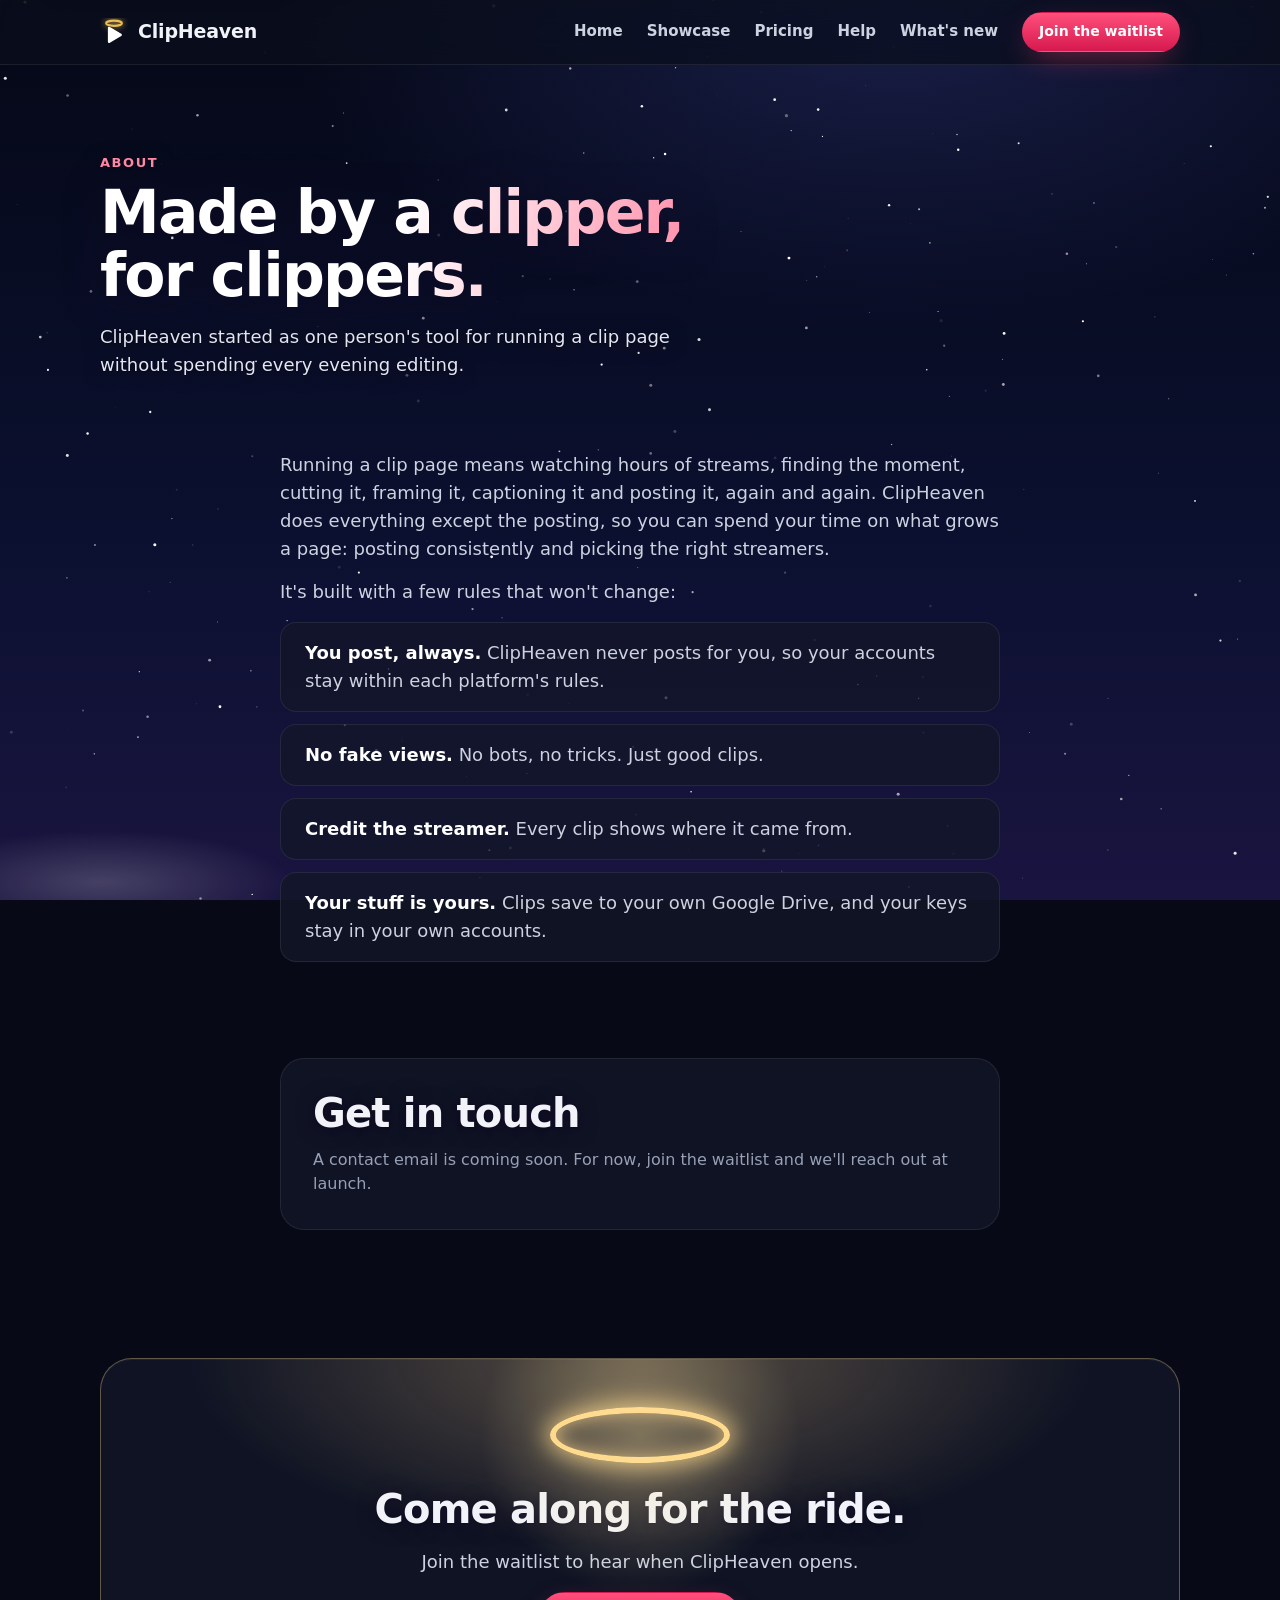
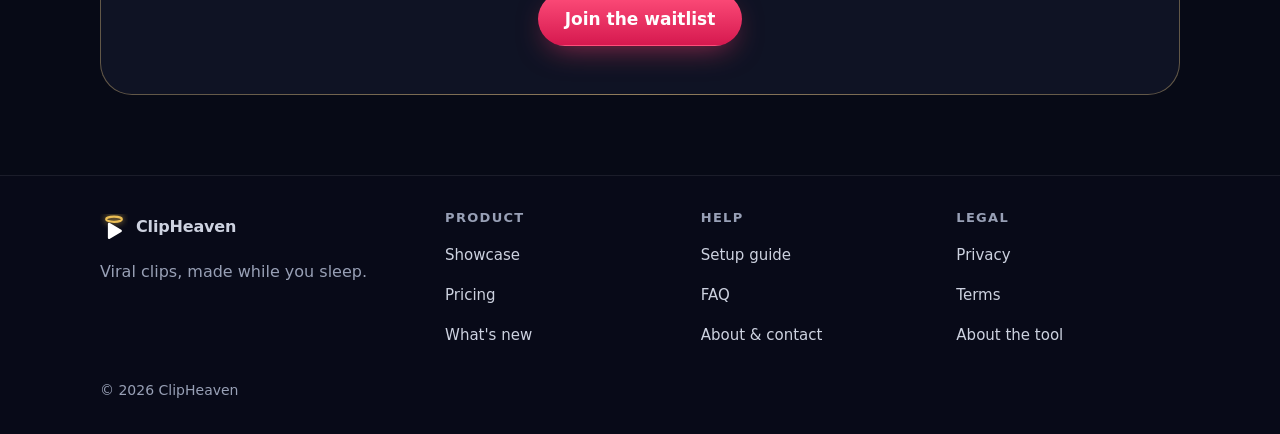
==== about.html @ 569665a6 "Six-page site: Showcase, Pricing, Help, What's new, About; phone menu, live ticker, tilt, card light" ====
<!doctype html>
<html lang="en">
<head>
<meta charset="utf-8">
<meta name="viewport" content="width=device-width, initial-scale=1, viewport-fit=cover">
<title>About & contact · ClipHeaven</title>
<meta name="description" content="Why ClipHeaven exists, the rules it follows, and how to get in touch.">
<meta name="theme-color" content="#070A16">
<meta property="og:title" content="About & contact · ClipHeaven">
<meta property="og:description" content="Why ClipHeaven exists, the rules it follows, and how to get in touch.">
<meta property="og:image" content="https://highligh7heaven.github.io/img/app-home.jpg">
<meta property="og:type" content="website">
<link rel="stylesheet" href="/site.css">
</head>
<body>
<div class="heaven" aria-hidden="true">
  <div class="sky sky-night"></div>
  <div class="sky sky-dusk" id="sky-dusk"></div>
  <div class="sky sky-dawn" id="sky-dawn"></div>
  <canvas id="stars"></canvas>
  <div class="rays" id="rays"><i></i><i></i><i></i><i></i><i></i><i></i><i></i></div>
  <div class="clouds far" id="clouds-far"></div>
  <div class="clouds mid" id="clouds-mid"></div>
  <div class="clouds near" id="clouds-near"></div>
  <canvas id="motes"></canvas>
</div>
<div class="progress" id="progress" aria-hidden="true"></div>
<header class="nav">
  <div class="nav-in">
    <a class="brand" href="/" aria-label="ClipHeaven home"><svg class="logo" viewBox="0 0 32 32" aria-hidden="true"><ellipse cx="16" cy="6" rx="9" ry="3" fill="none" stroke="#EBBE55" stroke-width="2.4"/><path d="M9 11.5v15.5c0 1.2 1.3 1.9 2.3 1.3l13-7.8c1-.6 1-2 0-2.6l-13-7.7c-1-.6-2.3.1-2.3 1.3z" fill="currentColor"/></svg>ClipHeaven</a>
    <nav class="links" aria-label="Pages"><a href="/">Home</a><a href="/showcase.html">Showcase</a><a href="/pricing.html">Pricing</a><a href="/help.html">Help</a><a href="/updates.html">What's new</a></nav>
    <a class="btn btn-primary btn-sm js-waitlist nav-cta" href="/#waitlist">Join the waitlist</a>
    <button class="menu-btn" id="menu-btn" aria-label="Open menu" aria-expanded="false" aria-controls="menu"><span></span><span></span><span></span></button>
  </div>
  <div class="menu" id="menu" hidden>
    <nav aria-label="Menu"><a href="/">Home</a><a href="/showcase.html">Showcase</a><a href="/pricing.html">Pricing</a><a href="/help.html">Help</a><a href="/updates.html">What's new</a></nav>
    <a class="btn btn-primary btn-lg js-waitlist" href="/#waitlist">Join the waitlist</a>
  </div>
</header>
<main>
  <section class="page-hero">
    <div class="wrap">
      <p class="kicker">About</p>
      <h1>Made by a clipper, for clippers.</h1>
      <p class="lede">ClipHeaven started as one person's tool for running a clip page without spending every evening editing.</p>
    </div>
  </section>

  <section class="section tight">
    <div class="wrap narrow prose">
      <p>Running a clip page means watching hours of streams, finding the moment, cutting it, framing it, captioning it and posting it, again and again. ClipHeaven does everything except the posting, so you can spend your time on what grows a page: posting consistently and picking the right streamers.</p>
      <p>It's built with a few rules that won't change:</p>
      <ul class="rules">
        <li><b>You post, always.</b> ClipHeaven never posts for you, so your accounts stay within each platform's rules.</li>
        <li><b>No fake views.</b> No bots, no tricks. Just good clips.</li>
        <li><b>Credit the streamer.</b> Every clip shows where it came from.</li>
        <li><b>Your stuff is yours.</b> Clips save to your own Google Drive, and your keys stay in your own accounts.</li>
      </ul>
    </div>
  </section>

  <section class="section tight" id="contact">
    <div class="wrap narrow">
      <div class="contact-card spot">
        <h2>Get in touch</h2>
        <p class="muted" id="contact-none">A contact email is coming soon. For now, join the waitlist and we'll reach out at launch.</p>
        <p id="contact-has" hidden><a class="btn btn-ghost btn-lg" id="contact-link" href="#">Email us</a></p>
      </div>
    </div>
  </section>
  <section class="section">
    <div class="wrap">
      <div class="final">
        <div class="halo-big" aria-hidden="true"><i></i></div>
        <h2>Come along for the ride.</h2>
        <p>Join the waitlist to hear when ClipHeaven opens.</p>
        <a class="btn btn-primary btn-lg js-waitlist" href="/#waitlist">Join the waitlist</a>
      </div>
    </div>
  </section>

</main>
<footer class="foot">
  <div class="wrap">
    <div class="foot-grid">
      <div class="foot-brand"><a class="brand small" href="/"><svg class="logo" viewBox="0 0 32 32" aria-hidden="true"><ellipse cx="16" cy="6" rx="9" ry="3" fill="none" stroke="#EBBE55" stroke-width="2.4"/><path d="M9 11.5v15.5c0 1.2 1.3 1.9 2.3 1.3l13-7.8c1-.6 1-2 0-2.6l-13-7.7c-1-.6-2.3.1-2.3 1.3z" fill="currentColor"/></svg>ClipHeaven</a><p class="muted">Viral clips, made while you sleep.</p></div>
      <div><h4>Product</h4><a href="/showcase.html">Showcase</a><a href="/pricing.html">Pricing</a><a href="/updates.html">What's new</a></div>
      <div><h4>Help</h4><a href="/help.html">Setup guide</a><a href="/#faq">FAQ</a><a href="/about.html">About &amp; contact</a></div>
      <div><h4>Legal</h4><a href="/privacy.html">Privacy</a><a href="/terms.html">Terms</a><a href="/tool.html">About the tool</a></div>
    </div>
    <p class="muted copy">© <span id="year">2026</span> ClipHeaven</p>
  </div>
</footer>
<div class="toast" id="toast" role="status" aria-live="polite" hidden></div>
<script src="/site.js"></script>
</body>
</html>
---- site.css ----
/* ClipHeaven website. Same look as the app: deep navy, cherry pink, a touch of gold.
   Every raw value lives here as a token. */
:root {
  --bg: #070A16; --bg-2: #0E1220; --panel: rgba(18,23,40,.78); --panel-solid: #151A2B; --card: #1B2133; --line: rgba(255,255,255,.08);
  --ink: #F1F3F8; --ink-2: #CDD2E0; --muted: #98A0B6;
  --cherry: #FF3D6E; --cherry-2: #FF4F7B; --cherry-solid: #D6194F; --cherry-soft: #FF8AA6; --gold: #EBBE55; --sky: #94AFFF;
  --font: -apple-system, BlinkMacSystemFont, "SF Pro Display", "Segoe UI", Inter, system-ui, sans-serif;
  --fs-sm: 14px; --fs-md: 16px; --fs-lg: 20px; --fs-xl: clamp(28px, 4vw, 40px); --fs-hero: clamp(38px, 6.4vw, 68px);
  --sp-2: 8px; --sp-3: 12px; --sp-4: 16px; --sp-5: 24px; --sp-6: 32px; --sp-7: 48px; --sp-8: 80px;
  --r-md: 12px; --r-lg: 16px; --r-xl: 24px; --r-pill: 999px;
  --dur: 220ms; --ease: cubic-bezier(.2,.8,.2,1); --spring: cubic-bezier(.34,1.56,.64,1);
  color-scheme: dark;
}
* { box-sizing: border-box; }
html { scroll-behavior: smooth; scroll-padding-top: 80px; }
body { margin: 0; background: var(--bg); color: var(--ink); font: var(--fs-md)/1.55 var(--font); -webkit-font-smoothing: antialiased; overflow-x: hidden; }
img { max-width: 100%; height: auto; display: block; }
[hidden] { display: none !important; }
a { color: inherit; }
.wrap { max-width: 1120px; margin: 0 auto; padding-left: max(20px, env(safe-area-inset-left)); padding-right: max(20px, env(safe-area-inset-right)); }
.wrap.narrow { max-width: 760px; }
.muted { color: var(--muted); }

/* buttons */
.btn { display: inline-flex; align-items: center; justify-content: center; gap: 8px; min-height: 48px; padding: 0 22px; border-radius: var(--r-pill);
  font-weight: 700; text-decoration: none; border: 1px solid transparent; cursor: pointer; transition: transform var(--dur) var(--spring), background var(--dur), box-shadow var(--dur); }
.btn:active { transform: scale(.97); }
.btn-primary { background: linear-gradient(180deg, var(--cherry-2), var(--cherry-solid)); color: #fff; box-shadow: 0 10px 30px -10px rgba(255,61,110,.6); }
.btn-primary:hover { box-shadow: 0 14px 36px -10px rgba(255,61,110,.75); }
.btn-ghost { background: var(--card); border-color: var(--line); color: var(--ink); }
.btn-ghost:hover { background: #222a40; }
.btn-sm { min-height: 40px; padding: 0 16px; font-size: var(--fs-sm); }
.btn-lg { min-height: 54px; padding: 0 26px; font-size: 17px; }
:focus-visible { outline: 3px solid var(--cherry-soft); outline-offset: 3px; border-radius: 8px; }

/* nav */
.nav { position: sticky; top: 0; z-index: 20; background: rgba(11,15,27,.78); backdrop-filter: blur(14px) saturate(1.4); -webkit-backdrop-filter: blur(14px) saturate(1.4);
  border-bottom: 1px solid var(--line); padding-top: env(safe-area-inset-top); }
.nav-in { max-width: 1120px; margin: 0 auto; height: 64px; display: flex; align-items: center; gap: var(--sp-5);
  padding-left: max(20px, env(safe-area-inset-left)); padding-right: max(20px, env(safe-area-inset-right)); }
.brand { display: inline-flex; align-items: center; gap: 10px; font-weight: 800; font-size: 19px; text-decoration: none; letter-spacing: -.01em; }
.brand.small { font-size: 16px; }
.logo { width: 28px; height: 28px; color: #fff; }
.links { display: flex; gap: var(--sp-5); margin-left: auto; }
.links a { text-decoration: none; color: var(--ink-2); font-size: 15px; font-weight: 600; }
.links a:hover { color: #fff; }
@media (max-width: 760px) { .links { display: none; } .nav .btn-sm { margin-left: auto; } }

/* hero */
.hero { position: relative; padding: var(--sp-8) 0 var(--sp-7); overflow: hidden; }
.hero::before { content: ""; position: absolute; inset: -20% -10% auto; height: 120%; pointer-events: none;
  background: radial-gradient(40% 40% at 75% 30%, rgba(255,61,110,.22), transparent 70%), radial-gradient(35% 35% at 15% 10%, rgba(148,175,255,.14), transparent 70%); }
.hero-in { position: relative; display: grid; grid-template-columns: minmax(0, 1.15fr) minmax(0, .85fr); gap: var(--sp-7); align-items: center; }
.eyebrow { display: inline-flex; align-items: center; gap: 8px; margin: 0 0 var(--sp-4); padding: 6px 12px; border-radius: var(--r-pill); background: rgba(255,255,255,.06);
  border: 1px solid var(--line); font-size: 13px; font-weight: 700; color: var(--ink-2); }
.dot { width: 8px; height: 8px; border-radius: 50%; background: var(--cherry); box-shadow: 0 0 0 0 rgba(255,61,110,.6); animation: pulse 2s infinite; }
@keyframes pulse { 0% { box-shadow: 0 0 0 0 rgba(255,61,110,.55); } 70% { box-shadow: 0 0 0 10px rgba(255,61,110,0); } 100% { box-shadow: 0 0 0 0 rgba(255,61,110,0); } }
.headline { font-size: var(--fs-hero); line-height: 1.04; letter-spacing: -.03em; margin: 0 0 var(--sp-4); min-height: 2.1em; text-wrap: balance; }
.rotator { display: inline-block; background: linear-gradient(100deg, #fff 30%, var(--cherry-soft) 70%, var(--gold)); -webkit-background-clip: text; background-clip: text; color: transparent;
  transition: opacity 300ms var(--ease), transform 300ms var(--ease); }
.rotator.out { opacity: 0; transform: translateY(14px); }
.sub { font-size: clamp(17px, 1.6vw, 19px); color: var(--ink-2); max-width: 56ch; margin: 0 0 var(--sp-5); }
.sub b { color: #fff; }
.cta { display: flex; gap: var(--sp-3); flex-wrap: wrap; }
.trust { display: flex; gap: var(--sp-6); list-style: none; padding: 0; margin: var(--sp-6) 0 0; color: var(--muted); font-size: 15px; flex-wrap: wrap; }
.trust b { display: block; color: #fff; font-size: 22px; letter-spacing: -.01em; }
.hero-phone { position: relative; justify-self: center; width: min(320px, 78vw); }
.glow { position: absolute; inset: 10% -20% -5%; background: radial-gradient(closest-side, rgba(255,61,110,.35), transparent); filter: blur(20px); }
.phone { position: relative; margin: 0; border-radius: 44px; padding: 10px; background: linear-gradient(160deg, #2a3150, #12162a); box-shadow: 0 40px 80px -30px rgba(0,0,0,.9), inset 0 1px 0 rgba(255,255,255,.12); }
.phone img { border-radius: 34px; width: 100%; }
.phone.sm { border-radius: 36px; padding: 8px; }
.phone.sm img { border-radius: 28px; }
.float { position: absolute; display: inline-flex; align-items: center; gap: 8px; padding: 10px 14px; border-radius: var(--r-pill); background: rgba(27,33,51,.9);
  backdrop-filter: blur(10px); -webkit-backdrop-filter: blur(10px); border: 1px solid var(--line); font-weight: 700; font-size: 14px; box-shadow: 0 16px 30px -14px rgba(0,0,0,.8);
  animation: bob 5s ease-in-out infinite; }
.f1 { left: -14%; top: 24%; }
.f2 { right: -12%; bottom: 18%; animation-delay: -2.5s; color: #7FE8B0; }
.ring { display: grid; place-items: center; width: 26px; height: 26px; border-radius: 50%; border: 3px solid var(--cherry); font-size: 12px; }
@keyframes bob { 50% { transform: translateY(-8px); } }
@media (max-width: 900px) { .hero-in { grid-template-columns: 1fr; } .hero { padding-top: var(--sp-7); } .f1 { left: -6%; } .f2 { right: -6%; } }

/* sections */
.section { padding: var(--sp-8) 0; }
.kicker { margin: 0 0 var(--sp-2); color: var(--cherry-soft); font-weight: 800; font-size: 13px; letter-spacing: .12em; text-transform: uppercase; }
h2 { font-size: var(--fs-xl); line-height: 1.12; letter-spacing: -.02em; margin: 0 0 var(--sp-5); max-width: 22ch; text-wrap: balance; }
.lede { color: var(--ink-2); font-size: 18px; margin: calc(var(--sp-5) * -.5) 0 var(--sp-6); max-width: 56ch; }
h3 { margin: 0 0 6px; font-size: var(--fs-lg); letter-spacing: -.01em; }
p { margin: 0; }

.steps { list-style: none; padding: 0; margin: 0; display: grid; grid-template-columns: repeat(3, minmax(0, 1fr)); gap: var(--sp-4); counter-reset: s; }
.step { background: var(--panel); border: 1px solid var(--line); border-radius: var(--r-xl); padding: var(--sp-5); }
.step p { color: var(--muted); }
.step-n { display: grid; place-items: center; width: 40px; height: 40px; border-radius: 50%; background: linear-gradient(180deg, var(--cherry-2), var(--cherry-solid)); font-weight: 800; margin-bottom: var(--sp-4); }
@media (max-width: 820px) { .steps { grid-template-columns: 1fr; } }

.showcase { background: none; }
.shots { display: grid; grid-template-columns: repeat(3, minmax(0, 1fr)); gap: var(--sp-6); align-items: start; }
.shots figure { margin: 0; display: flex; flex-direction: column; gap: var(--sp-3); align-items: center; }
.shots figure:nth-child(2) { transform: translateY(-24px); }
.shots .phone { width: min(280px, 100%); }
figcaption { color: var(--ink-2); font-weight: 700; font-size: 15px; }
@media (max-width: 820px) {
  .shots { grid-template-columns: none; grid-auto-flow: column; grid-auto-columns: 70%; overflow-x: auto; scroll-snap-type: x mandatory; padding-bottom: var(--sp-3);
    margin-right: calc(-1 * max(20px, env(safe-area-inset-right))); }
  .shots figure { scroll-snap-align: center; }
  .shots figure:nth-child(2) { transform: none; }
}

.grid { display: grid; grid-template-columns: repeat(4, minmax(0, 1fr)); gap: var(--sp-4); }
.feat { background: var(--panel); border: 1px solid var(--line); border-radius: var(--r-xl); padding: var(--sp-5); transition: transform var(--dur) var(--ease), border-color var(--dur); }
.feat:hover { transform: translateY(-3px); border-color: rgba(255,79,123,.35); }
.feat p { color: var(--muted); font-size: 15px; }
.ico { display: grid; place-items: center; width: 44px; height: 44px; border-radius: 14px; background: rgba(255,255,255,.06); font-size: 22px; margin-bottom: var(--sp-4); }
@media (max-width: 980px) { .grid { grid-template-columns: repeat(2, minmax(0, 1fr)); } }
@media (max-width: 520px) { .grid { grid-template-columns: 1fr; } }

.plans { display: grid; grid-template-columns: repeat(2, minmax(0, 1fr)); gap: var(--sp-4); max-width: 820px; }
.plan { position: relative; background: var(--panel); border: 1px solid var(--line); border-radius: var(--r-xl); padding: var(--sp-6) var(--sp-5); display: flex; flex-direction: column; gap: var(--sp-4); }
.plan.best { border-color: rgba(255,79,123,.5); background: linear-gradient(180deg, rgba(255,61,110,.10), var(--panel) 60%); }
.badge { position: absolute; top: -12px; left: var(--sp-5); background: var(--gold); color: #1A1405; font-weight: 800; font-size: 12px; padding: 4px 10px; border-radius: var(--r-pill); }
.price { display: flex; align-items: baseline; gap: 8px; }
.price b { font-size: 44px; letter-spacing: -.02em; }
.price span { color: var(--muted); }
.plan ul { list-style: none; padding: 0; margin: 0; display: flex; flex-direction: column; gap: 10px; color: var(--ink-2); }
.plan li::before { content: "✓"; color: #7FE8B0; font-weight: 800; margin-right: 10px; }
.plan .btn { margin-top: auto; }
.fine { color: var(--muted); font-size: 14px; margin-top: var(--sp-4); max-width: 820px; }
@media (max-width: 700px) { .plans { grid-template-columns: 1fr; } }

.faq { display: flex; flex-direction: column; gap: var(--sp-2); }
.faq details { background: var(--panel); border: 1px solid var(--line); border-radius: var(--r-lg); }
.faq summary { cursor: pointer; list-style: none; padding: 18px 52px 18px 20px; font-weight: 700; font-size: 17px; position: relative; min-height: 48px; }
.faq summary::-webkit-details-marker { display: none; }
.faq summary::after { content: "+"; position: absolute; right: 20px; top: 50%; transform: translateY(-50%); font-size: 24px; color: var(--muted); transition: transform var(--dur) var(--ease); }
.faq details[open] summary::after { transform: translateY(-50%) rotate(45deg); }
.faq details p { padding: 0 20px 18px; color: var(--ink-2); }

.final { text-align: center; border-radius: 32px; padding: var(--sp-7) var(--sp-5); border: 1px solid rgba(255,79,123,.3);
  background: radial-gradient(60% 80% at 50% 0%, rgba(255,61,110,.25), transparent 70%), var(--panel); display: flex; flex-direction: column; align-items: center; gap: var(--sp-4); }
.final h2 { margin: 0 auto; }
.final p { color: var(--ink-2); font-size: 18px; }
.soon { font-size: 15px !important; color: var(--gold) !important; }

.foot { border-top: 1px solid var(--line); padding: var(--sp-6) 0 calc(var(--sp-6) + env(safe-area-inset-bottom)); }
.foot a { color: var(--ink-2); text-decoration: none; font-size: 15px; min-height: 40px; display: inline-flex; align-items: center; gap: 8px; }
.foot a:hover { color: #fff; }

/* things fade up as you scroll to them (only once the script is running, so the page is complete without it) */
.js .reveal { opacity: 0; transform: translateY(18px); transition: opacity 600ms var(--ease), transform 600ms var(--ease); }
.js .reveal.in { opacity: 1; transform: none; }

@media (prefers-reduced-motion: reduce) {
  html { scroll-behavior: auto; }
  .dot, .float { animation: none; }
  .rotator, .js .reveal, .feat, .btn { transition: none; }
  .js .reveal { opacity: 1; transform: none; }
}

/* =====================================================================
   Heaven: the sky rises as you scroll. Night with stars → dusk with clouds
   → dawn gold with light beams. Only transform and opacity animate.
   ===================================================================== */
.nav, main, .foot { position: relative; z-index: 1; }
.heaven { position: fixed; inset: 0; z-index: 0; overflow: hidden; pointer-events: none; contain: strict; }
.sky { position: absolute; inset: 0; }
.sky-night { background: radial-gradient(80% 60% at 70% 0%, #1A1F4A 0%, transparent 60%), linear-gradient(180deg, #050816 0%, #0B1030 60%, #1A1440 100%); }
.sky-dusk { opacity: 0; background: radial-gradient(90% 60% at 50% 100%, rgba(255,110,150,.55), transparent 70%), linear-gradient(180deg, #1B1248 0%, #4A1F6B 45%, #B5407A 85%, #F08A6E 100%); }
.sky-dawn { opacity: 0; background: radial-gradient(70% 50% at 50% 0%, rgba(255,246,214,.95), transparent 70%), linear-gradient(180deg, #F7D9A4 0%, #F2A97E 35%, #B0607E 75%, #3A2558 100%); }
#stars, #motes { position: absolute; inset: 0; width: 100%; height: 100%; }
.rays { position: absolute; left: 50%; top: -30vh; width: 160vmax; height: 160vmax; margin-left: -80vmax; opacity: 0; transform-origin: 50% 0; }
.rays i { position: absolute; left: 50%; top: 0; width: 7vmax; height: 100%; margin-left: -3.5vmax; transform-origin: 50% 0;
  background: linear-gradient(180deg, rgba(255,244,210,.55), rgba(255,244,210,0) 70%); filter: blur(10px); border-radius: 50%; }
.rays i:nth-child(1) { transform: rotate(-36deg); } .rays i:nth-child(2) { transform: rotate(-24deg); width: 4vmax; }
.rays i:nth-child(3) { transform: rotate(-12deg); } .rays i:nth-child(4) { transform: rotate(0deg); width: 9vmax; }
.rays i:nth-child(5) { transform: rotate(12deg); } .rays i:nth-child(6) { transform: rotate(24deg); width: 4vmax; } .rays i:nth-child(7) { transform: rotate(36deg); }
.rays { animation: sway 18s ease-in-out infinite alternate; }
@keyframes sway { from { rotate: -4deg; } to { rotate: 4deg; } }
.clouds { position: absolute; left: -10%; right: -10%; height: 140vh; top: 0; will-change: transform; }
.clouds::before, .clouds::after { content: ""; position: absolute; inset: 0; background-repeat: no-repeat; }
.clouds.far { opacity: .35; }
.clouds.far::before { background:
  radial-gradient(18% 6% at 15% 70%, rgba(255,255,255,.55), transparent 70%), radial-gradient(22% 7% at 70% 85%, rgba(255,255,255,.5), transparent 70%),
  radial-gradient(14% 5% at 45% 110%, rgba(255,255,255,.45), transparent 70%); animation: drift 90s linear infinite alternate; }
.clouds.mid { opacity: .55; }
.clouds.mid::before { background:
  radial-gradient(26% 9% at 10% 95%, rgba(255,255,255,.75), transparent 70%), radial-gradient(20% 8% at 22% 92%, rgba(255,255,255,.6), transparent 70%),
  radial-gradient(28% 10% at 80% 120%, rgba(255,255,255,.7), transparent 70%), radial-gradient(18% 7% at 92% 116%, rgba(255,255,255,.6), transparent 70%); animation: drift 60s linear infinite alternate-reverse; }
.clouds.near { opacity: .8; }
.clouds.near::before { background:
  radial-gradient(34% 12% at 5% 150%, rgba(255,255,255,.9), transparent 70%), radial-gradient(30% 11% at 30% 160%, rgba(255,255,255,.85), transparent 70%),
  radial-gradient(36% 12% at 70% 150%, rgba(255,255,255,.9), transparent 70%), radial-gradient(28% 10% at 98% 158%, rgba(255,255,255,.85), transparent 70%);
  animation: drift 45s linear infinite alternate; }
@keyframes drift { from { transform: translateX(-3%); } to { transform: translateX(3%); } }

/* the cards become dark glass so the sky glows through them */
.step, .feat, .plan, .faq details, .final, .eyebrow { box-shadow: inset 0 1px 0 rgba(255,255,255,.06); }

/* the gates: a huge glowing halo above the last call to action */
.final { position: relative; overflow: hidden; background: radial-gradient(60% 80% at 50% 0%, rgba(255,214,140,.30), transparent 70%), rgba(18,23,40,.82); border-color: rgba(255,214,140,.35); }
.halo-big { position: relative; width: 180px; height: 56px; margin: 0 auto var(--sp-2); }
.halo-big::before { content: ""; position: absolute; inset: 0; border-radius: 50%; border: 6px solid #FFD98A;
  box-shadow: 0 0 24px 4px rgba(255,217,138,.8), inset 0 0 18px rgba(255,217,138,.7); animation: halo 4s ease-in-out infinite; }
.halo-big i { position: absolute; left: 50%; top: 50%; width: 320px; height: 320px; margin: -160px 0 0 -160px; border-radius: 50%;
  background: radial-gradient(closest-side, rgba(255,226,160,.35), transparent); animation: glow 4s ease-in-out infinite; }
@keyframes halo { 50% { transform: translateY(-6px); box-shadow: 0 0 40px 10px rgba(255,217,138,.95), inset 0 0 22px rgba(255,217,138,.9); } }
@keyframes glow { 50% { transform: scale(1.15); opacity: .7; } }
.logo ellipse { filter: drop-shadow(0 0 4px rgba(235,190,85,.9)); }

@media (prefers-reduced-motion: reduce) {
  .rays, .clouds::before, .halo-big::before, .halo-big i { animation: none; }
}

/* readable over the bright dawn: a soft dark glow behind text that sits on the sky, and a glass footer */
h1, h2, .kicker, .lede, .fine, figcaption, .sub, .trust { text-shadow: 0 2px 18px rgba(16, 8, 36, .55), 0 1px 2px rgba(16, 8, 36, .5); }
.lede, .fine, .trust { color: #E4E6F0; }
.foot { background: rgba(10, 12, 26, .72); }

/* =====================================================================
   More pages + more life
   ===================================================================== */
.links a[aria-current="page"] { color: #fff; position: relative; }
.links a[aria-current="page"]::after { content: ""; position: absolute; left: 0; right: 0; bottom: -8px; height: 2px; border-radius: 2px; background: linear-gradient(90deg, var(--cherry), var(--gold)); }
.links a { position: relative; transition: color var(--dur); }
.more { color: var(--cherry-soft); font-weight: 700; text-decoration: none; white-space: nowrap; }
.more:hover { text-decoration: underline; }
.center { text-align: center; margin-left: auto; margin-right: auto; }

/* menu button + sheet on phones */
.menu-btn { display: none; width: 44px; height: 44px; border-radius: 12px; border: 1px solid var(--line); background: rgba(255,255,255,.05); cursor: pointer;
  flex-direction: column; align-items: center; justify-content: center; gap: 5px; }
.menu-btn span { display: block; width: 18px; height: 2px; border-radius: 2px; background: #fff; transition: transform var(--dur) var(--ease), opacity var(--dur); }
.menu-btn[aria-expanded="true"] span:nth-child(1) { transform: translateY(7px) rotate(45deg); }
.menu-btn[aria-expanded="true"] span:nth-child(2) { opacity: 0; }
.menu-btn[aria-expanded="true"] span:nth-child(3) { transform: translateY(-7px) rotate(-45deg); }
.menu { border-top: 1px solid var(--line); padding: var(--sp-3) max(20px, env(safe-area-inset-right)) var(--sp-5) max(20px, env(safe-area-inset-left)); display: flex; flex-direction: column; gap: var(--sp-4);
  animation: menuIn 260ms var(--ease); }
.menu nav { display: flex; flex-direction: column; }
.menu nav a { min-height: 52px; display: flex; align-items: center; font-size: 20px; font-weight: 700; text-decoration: none; border-bottom: 1px solid var(--line); }
.menu nav a[aria-current="page"] { color: var(--cherry-soft); }
@keyframes menuIn { from { opacity: 0; transform: translateY(-8px); } }
@media (max-width: 760px) { .menu-btn { display: flex; } .nav .nav-cta { margin-left: auto; } }
@media (max-width: 420px) { .nav .nav-cta { display: none; } .menu-btn { margin-left: auto; } }
@media (min-width: 761px) { .menu { display: none !important; } }

/* reading progress line under the menu */
.progress { position: fixed; top: 0; left: 0; right: 0; height: 3px; z-index: 30; transform-origin: 0 50%; transform: scaleX(0);
  background: linear-gradient(90deg, var(--cherry), var(--gold)); box-shadow: 0 0 12px rgba(255,61,110,.6); }

/* clips arriving, sliding past */
.ticker { position: relative; z-index: 1; overflow: hidden; border-block: 1px solid var(--line); background: rgba(10,12,26,.55); padding: 14px 0;
  mask-image: linear-gradient(90deg, transparent, #000 10%, #000 90%, transparent); -webkit-mask-image: linear-gradient(90deg, transparent, #000 10%, #000 90%, transparent); }
.ticker-track { display: flex; gap: 40px; width: max-content; animation: tick 40s linear infinite; font-weight: 600; color: var(--ink-2); white-space: nowrap; }
.ticker-track b { color: var(--gold); }
.ticker:hover .ticker-track { animation-play-state: paused; }
@keyframes tick { to { transform: translateX(-50%); } }

/* things lean toward your finger or mouse */
.tilt { transition: transform 300ms var(--ease); will-change: transform; }
/* a soft light follows your pointer across cards */
.spot { position: relative; overflow: hidden; }
.spot::before { content: ""; position: absolute; inset: 0; border-radius: inherit; pointer-events: none; opacity: 0; transition: opacity var(--dur);
  background: radial-gradient(260px circle at var(--mx, 50%) var(--my, 50%), rgba(255,217,138,.14), transparent 60%); }
.spot:hover::before { opacity: 1; }
.btn-primary { position: relative; overflow: hidden; }
.btn-primary::after { content: ""; position: absolute; top: 0; bottom: 0; width: 40%; left: -60%; transform: skewX(-20deg);
  background: linear-gradient(90deg, transparent, rgba(255,255,255,.35), transparent); animation: shine 4.5s ease-in-out infinite; }
@keyframes shine { 0%, 70% { left: -60%; } 100% { left: 130%; } }

/* page tops */
.page-hero { position: relative; padding: calc(var(--sp-8) + 8px) 0 var(--sp-5); }
.page-hero h1 { font-size: clamp(36px, 5.6vw, 60px); line-height: 1.05; letter-spacing: -.03em; margin: 0 0 var(--sp-4); max-width: 18ch; text-wrap: balance;
  background: linear-gradient(100deg, #fff 40%, var(--cherry-soft) 80%, var(--gold)); -webkit-background-clip: text; background-clip: text; color: transparent; }
.page-hero .lede { margin: 0; }
.section.tight { padding: var(--sp-7) 0; }

/* showcase: before → after */
.split-demo { display: grid; grid-template-columns: minmax(0, 1.4fr) auto minmax(0, 1fr); gap: var(--sp-5); align-items: center; }
.split-demo > div { display: flex; flex-direction: column; gap: var(--sp-3); }
.split-demo p { color: var(--ink-2); }
.tag { align-self: flex-start; font-size: 12px; font-weight: 800; letter-spacing: .06em; text-transform: uppercase; padding: 5px 10px; border-radius: 99px; background: rgba(255,255,255,.08); }
.tag.good { background: rgba(91,227,155,.16); color: #7FE8B0; }
.arrow { font-size: 40px; color: var(--gold); text-shadow: 0 0 20px rgba(235,190,85,.6); }
.frame16, .frame9 { position: relative; border-radius: var(--r-lg); overflow: hidden; border: 1px solid var(--line); box-shadow: 0 30px 60px -30px rgba(0,0,0,.9); }
.frame16 { aspect-ratio: 16 / 9; }
.frame9 { aspect-ratio: 9 / 16; width: min(260px, 100%); margin: 0 auto; }
.game-art, .game-bottom { position: absolute; background: radial-gradient(30% 40% at 30% 70%, #FF4F7B 0, transparent 70%), radial-gradient(25% 35% at 75% 40%, #94AFFF 0, transparent 70%),
  radial-gradient(20% 30% at 60% 85%, #EBBE55 0, transparent 70%), linear-gradient(160deg, #2A1B5E, #12162a); }
.game-art { inset: 0; }
.cam-art { position: absolute; left: 3%; bottom: 5%; width: 24%; aspect-ratio: 4 / 3; border-radius: 8px; border: 2px solid rgba(255,255,255,.4);
  background: radial-gradient(28% 34% at 50% 40%, #c79a7a 0 60%, transparent 62%), radial-gradient(45% 30% at 50% 100%, #2a2a33 0 98%, transparent 100%), linear-gradient(180deg, #3a2f45, #1b1726); }
.cam-top { position: absolute; left: 0; right: 0; top: 0; height: 50%;
  background: radial-gradient(22% 20% at 50% 40%, #c79a7a 0 60%, transparent 62%), radial-gradient(40% 24% at 50% 100%, #2a2a33 0 98%, transparent 100%), linear-gradient(180deg, #3a2f45, #1b1726); }
.line { position: absolute; left: 0; right: 0; top: calc(50% - 2px); height: 4px; background: #fff; z-index: 1; }
.game-bottom { left: 0; right: 0; bottom: 0; height: 50%; }
.quote { position: absolute; left: 8%; right: 8%; top: calc(50% + 14px); text-align: center; font-weight: 800; font-size: 15px; z-index: 2; text-shadow: 0 2px 6px rgba(0,0,0,.9); }
@media (max-width: 820px) { .split-demo { grid-template-columns: 1fr; } .arrow { transform: rotate(90deg); justify-self: center; } }

/* a day: timeline */
.timeline { list-style: none; padding: 0; margin: 0; position: relative; display: flex; flex-direction: column; gap: var(--sp-4); }
.timeline::before { content: ""; position: absolute; left: 39px; top: 8px; bottom: 8px; width: 2px; background: linear-gradient(180deg, var(--sky), var(--cherry), var(--gold)); opacity: .6; }
.timeline li { display: grid; grid-template-columns: 80px minmax(0, 1fr); gap: var(--sp-4); align-items: start; }
.timeline time { position: relative; z-index: 1; justify-self: center; background: var(--panel-solid); border: 1px solid var(--line); border-radius: 99px; padding: 6px 12px; font-weight: 800; font-variant-numeric: tabular-nums; }
.timeline li > div { background: var(--panel); border: 1px solid var(--line); border-radius: var(--r-lg); padding: var(--sp-4) var(--sp-5); }
.timeline p { color: var(--muted); }

/* pricing: comparison table */
.table-wrap { overflow-x: auto; border-radius: var(--r-xl); border: 1px solid var(--line); background: var(--panel); }
.compare { width: 100%; border-collapse: collapse; min-width: 560px; }
.compare th, .compare td { text-align: left; padding: 16px 20px; border-bottom: 1px solid var(--line); }
.compare thead th { font-size: 14px; color: var(--muted); text-transform: uppercase; letter-spacing: .06em; }
.compare tbody th { font-weight: 700; }
.compare td { color: var(--ink-2); }
.compare .us { color: #fff; background: rgba(255,61,110,.08); }
.compare thead .us { color: var(--cherry-soft); }
.compare tr:last-child th, .compare tr:last-child td { border-bottom: none; }

/* help */
.need { margin-bottom: var(--sp-6); }
.need h2 { margin-bottom: var(--sp-4); }
.chips { list-style: none; padding: 0; margin: 0; display: flex; flex-wrap: wrap; gap: var(--sp-2); }
.chips li { background: var(--panel); border: 1px solid var(--line); border-radius: 99px; padding: 10px 16px; font-weight: 600; }
.hsteps { list-style: none; padding: 0; margin: 0; display: grid; grid-template-columns: repeat(2, minmax(0, 1fr)); gap: var(--sp-4); }
.hstep { display: grid; grid-template-columns: auto minmax(0, 1fr); gap: var(--sp-4); background: var(--panel); border: 1px solid var(--line); border-radius: var(--r-xl); padding: var(--sp-5); }
.hstep .step-n { margin: 0; }
.hstep h3 small { font-size: 13px; font-weight: 700; color: var(--gold); margin-left: 6px; }
.hstep p { color: var(--muted); }
@media (max-width: 760px) { .hsteps { grid-template-columns: 1fr; } }

/* what's new */
.updates { list-style: none; padding: 0; margin: 0; display: flex; flex-direction: column; gap: var(--sp-3); }
.update { display: grid; grid-template-columns: 120px minmax(0, 1fr); gap: var(--sp-4); background: var(--panel); border: 1px solid var(--line); border-radius: var(--r-xl); padding: var(--sp-5); }
.update .when { display: flex; flex-direction: column; gap: 6px; align-items: flex-start; }
.update time { font-weight: 800; color: var(--muted); font-size: 14px; }
.label { font-size: 12px; font-weight: 800; padding: 3px 9px; border-radius: 99px; background: rgba(255,61,110,.16); color: var(--cherry-soft); }
.update p { color: var(--ink-2); }
@media (max-width: 560px) { .update { grid-template-columns: 1fr; gap: var(--sp-2); } .update .when { flex-direction: row; align-items: center; } }

/* about */
.prose { display: flex; flex-direction: column; gap: var(--sp-4); font-size: 18px; color: var(--ink-2); }
.rules { list-style: none; padding: 0; margin: 0; display: flex; flex-direction: column; gap: var(--sp-3); }
.rules li { background: var(--panel); border: 1px solid var(--line); border-radius: var(--r-lg); padding: var(--sp-4) var(--sp-5); }
.rules b { color: #fff; }
.contact-card { background: var(--panel); border: 1px solid var(--line); border-radius: var(--r-xl); padding: var(--sp-6); display: flex; flex-direction: column; gap: var(--sp-3); }
.contact-card h2 { margin: 0; }

/* footer with columns */
.foot-grid { display: grid; grid-template-columns: minmax(0, 1.4fr) repeat(3, minmax(0, 1fr)); gap: var(--sp-6); }
.foot-grid h4 { margin: 0 0 var(--sp-2); font-size: 13px; letter-spacing: .1em; text-transform: uppercase; color: var(--muted); }
.foot-grid > div { display: flex; flex-direction: column; }
.foot-brand { gap: var(--sp-3); }
.foot .copy { margin-top: var(--sp-5); font-size: 14px; }
@media (max-width: 760px) { .foot-grid { grid-template-columns: repeat(2, minmax(0, 1fr)); } .foot-brand { grid-column: 1 / -1; } }

/* little message that pops up */
.toast { position: fixed; left: 50%; bottom: calc(24px + env(safe-area-inset-bottom)); z-index: 40; transform: translateX(-50%); background: rgba(18,23,40,.95);
  border: 1px solid rgba(255,217,138,.4); color: #fff; font-weight: 700; padding: 12px 18px; border-radius: 99px; box-shadow: 0 16px 40px -12px rgba(0,0,0,.8);
  animation: toastIn 300ms var(--spring); max-width: calc(100vw - 32px); text-align: center; }
@keyframes toastIn { from { opacity: 0; transform: translate(-50%, 12px) scale(.96); } }

/* pages fade in when you arrive */
main { animation: pageIn 500ms var(--ease); }
@keyframes pageIn { from { opacity: 0; transform: translateY(8px); } }

@media (prefers-reduced-motion: reduce) {
  .ticker-track, .btn-primary::after, main, .menu, .toast { animation: none; }
  .tilt { transition: none; }
}
/* gradient titles: a glow that doesn't muddy the gradient (text-shadow shows through clipped text) */
.page-hero h1, .rotator { text-shadow: none; filter: drop-shadow(0 4px 18px rgba(16, 8, 36, .55)); }
/* four phones sit in one row on wide screens */
.shots:has(> figure:nth-child(4)) { grid-template-columns: repeat(4, minmax(0, 1fr)); gap: var(--sp-5); }
.shots:has(> figure:nth-child(4)) figure:nth-child(2) { transform: none; }
.shots:has(> figure:nth-child(4)) figure:nth-child(even) { transform: translateY(-20px); }
@media (max-width: 820px) { .shots:has(> figure:nth-child(4)) figure:nth-child(even) { transform: none; } }
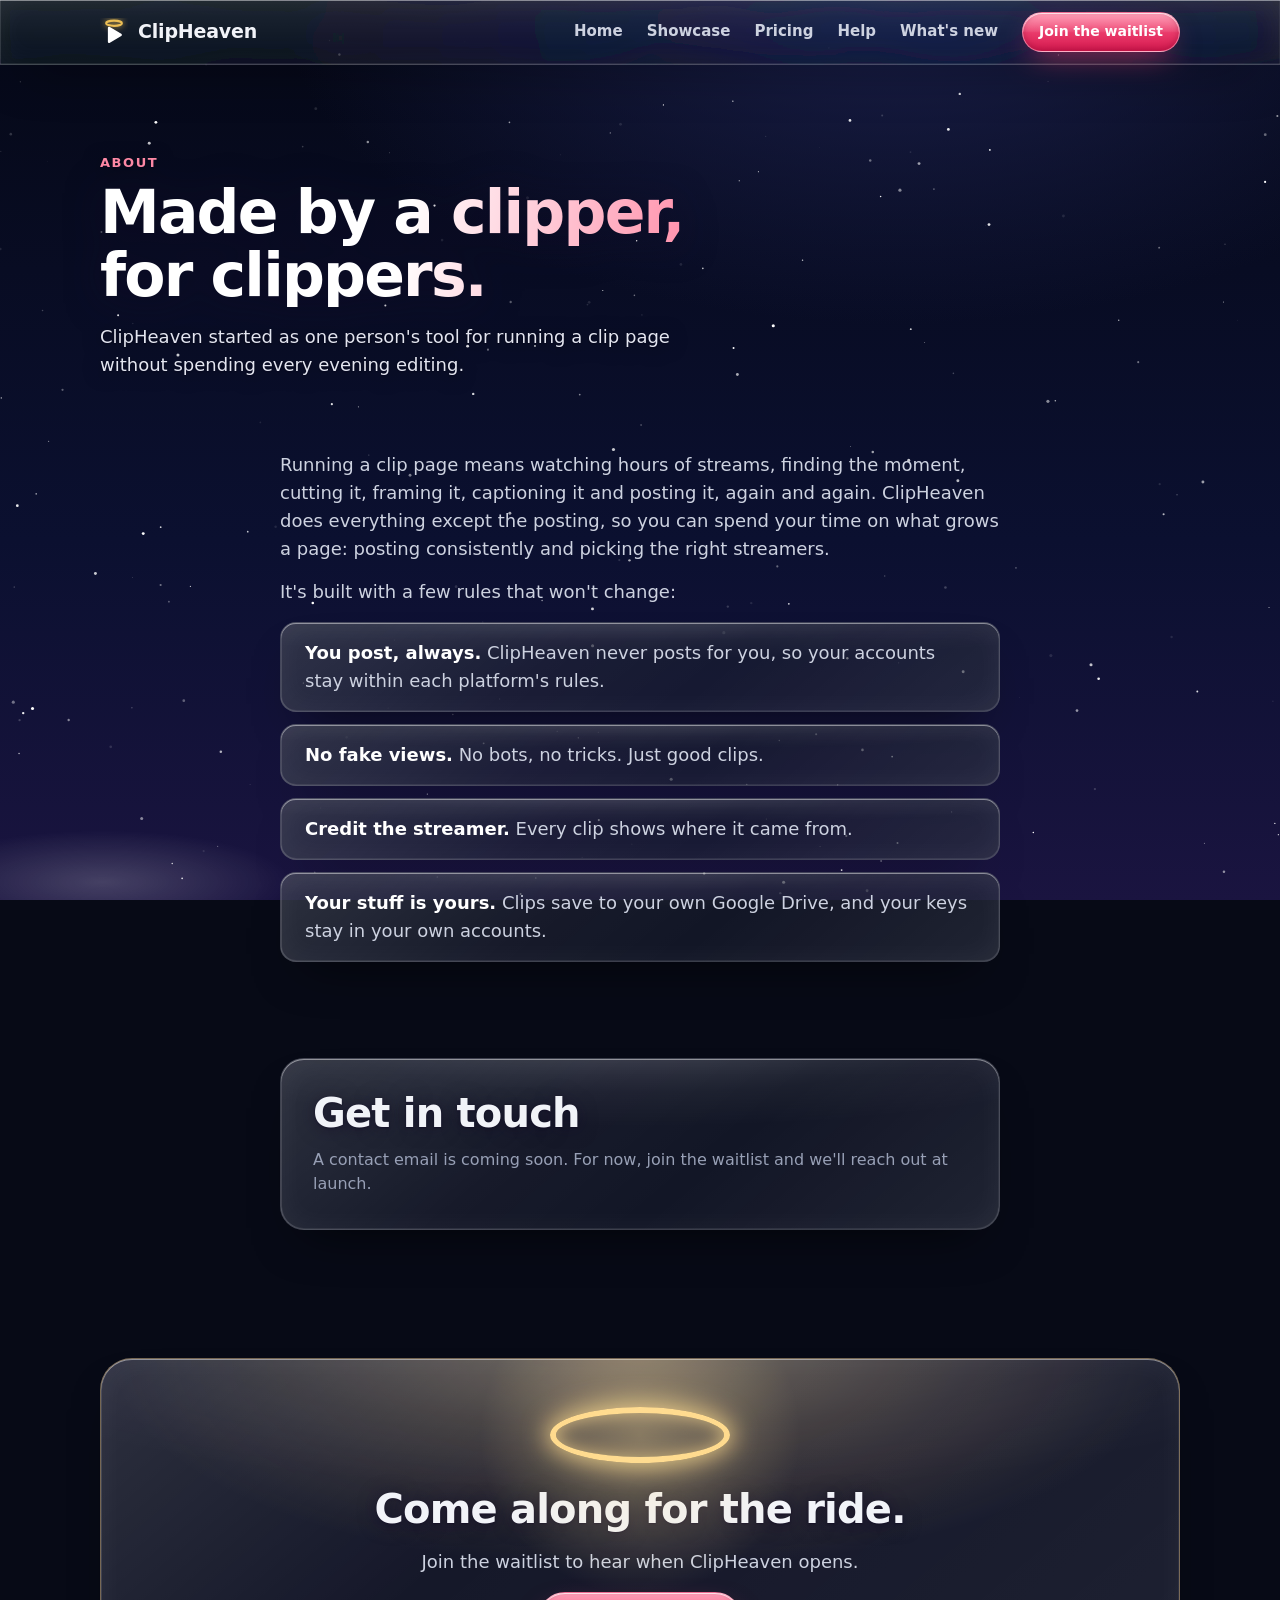
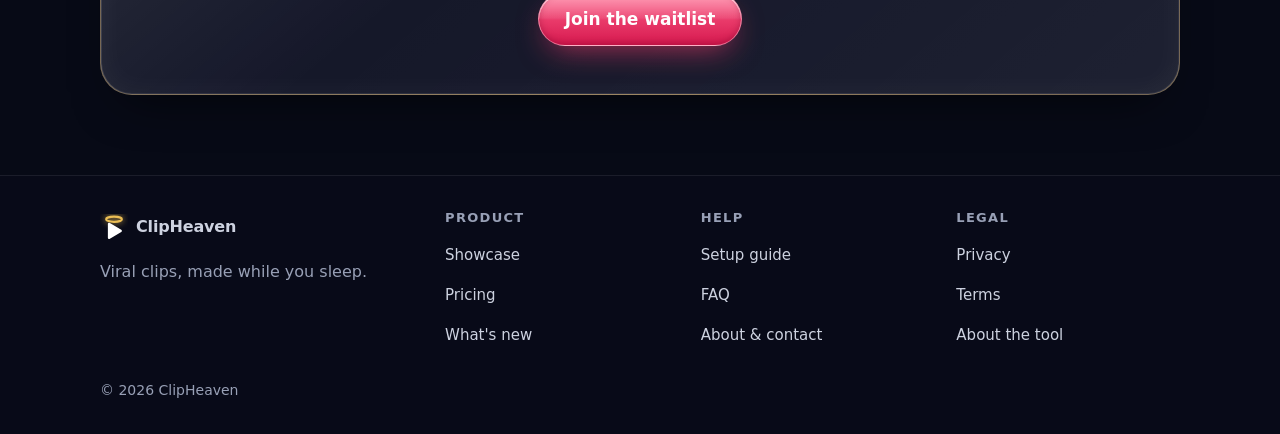
==== commit 2dc4f784: "Liquid glass: glossy see-through panels, light rims, pointer shine, candy buttons, liquid bend on th" ====
--- a/about.html
+++ b/about.html
@@ -13,6 +13,13 @@
 <link rel="stylesheet" href="/site.css">
 </head>
 <body>
+<svg class="defs" width="0" height="0" aria-hidden="true" focusable="false">
+  <filter id="liquid" x="-10%" y="-10%" width="120%" height="120%">
+    <feTurbulence type="fractalNoise" baseFrequency="0.008 0.012" numOctaves="2" seed="7" result="noise"/>
+    <feGaussianBlur in="noise" stdDeviation="2" result="soft"/>
+    <feDisplacementMap in="SourceGraphic" in2="soft" scale="38" xChannelSelector="R" yChannelSelector="G"/>
+  </filter>
+</svg>
 <div class="heaven" aria-hidden="true">
   <div class="sky sky-night"></div>
   <div class="sky sky-dusk" id="sky-dusk"></div>
--- a/site.css
+++ b/site.css
@@ -372,3 +372,86 @@
 .shots:has(> figure:nth-child(4)) figure:nth-child(2) { transform: none; }
 .shots:has(> figure:nth-child(4)) figure:nth-child(even) { transform: translateY(-20px); }
 @media (max-width: 820px) { .shots:has(> figure:nth-child(4)) figure:nth-child(even) { transform: none; } }
+
+/* =====================================================================
+   Liquid glass: see-through glossy panels, a bright rim, a shine that
+   follows your pointer, candy-glass buttons, and (where the browser can)
+   a real liquid bend of the sky behind.
+   ===================================================================== */
+.defs { position: absolute; width: 0; height: 0; overflow: hidden; }
+:root {
+  --glass-fill: linear-gradient(140deg, rgba(255,255,255,.13) 0%, rgba(255,255,255,.04) 38%, rgba(255,255,255,.02) 60%, rgba(255,255,255,.08) 100%), rgba(16,20,40,.38);
+  --glass-rim: inset 0 1px 0 rgba(255,255,255,.45), inset 0 -1px 0 rgba(255,255,255,.08), inset 1px 0 0 rgba(255,255,255,.12), inset -1px 0 0 rgba(255,255,255,.06);
+  --glass-depth: inset 0 0 30px rgba(255,255,255,.05), 0 24px 50px -26px rgba(0,0,0,.75);
+  --glass-blur: blur(18px) saturate(1.9) brightness(1.08);
+}
+.step, .feat, .plan, .faq details, .final, .hstep, .update, .rules li, .contact-card, .timeline li > div, .table-wrap, .chips li, .eyebrow,
+.btn-ghost, .menu, .toast, .ticker, .nav, .float, .timeline time {
+  background: var(--glass-fill);
+  -webkit-backdrop-filter: var(--glass-blur); backdrop-filter: var(--glass-blur);
+  border: 1px solid rgba(255,255,255,.16);
+  box-shadow: var(--glass-rim), var(--glass-depth);
+}
+.nav { border-width: 0 0 1px; background: linear-gradient(180deg, rgba(255,255,255,.10), rgba(255,255,255,.02)), rgba(8,10,24,.42); }
+.plan.best { background: linear-gradient(160deg, rgba(255,90,130,.22), rgba(255,255,255,.04) 45%, rgba(255,255,255,.06)), rgba(16,20,40,.38); border-color: rgba(255,140,170,.45); }
+.final { background: radial-gradient(70% 90% at 50% 0%, rgba(255,214,140,.30), transparent 70%), var(--glass-fill); border-color: rgba(255,214,140,.4); }
+
+/* the gloss: a curved highlight across the top of every glass panel */
+.step, .feat, .plan, .hstep, .update, .contact-card, .final, .rules li, .timeline li > div { position: relative; overflow: hidden; isolation: isolate; }
+.step::after, .feat::after, .plan::after, .hstep::after, .update::after, .contact-card::after, .final::after, .rules li::after, .timeline li > div::after {
+  content: ""; position: absolute; left: -20%; right: -20%; top: -60%; height: 100%; border-radius: 50%; pointer-events: none; z-index: -1;
+  background: radial-gradient(closest-side, rgba(255,255,255,.16), rgba(255,255,255,.04) 60%, transparent);
+}
+/* the shine follows your pointer (the .spot light, now whiter and glassier) */
+.spot::before { background: radial-gradient(220px circle at var(--mx, 50%) var(--my, 30%), rgba(255,255,255,.18), rgba(255,217,138,.08) 40%, transparent 65%); mix-blend-mode: screen; }
+.feat, .plan, .hstep, .update { transition: transform 450ms cubic-bezier(.3,1.4,.5,1), border-color var(--dur), box-shadow var(--dur); }
+.feat:hover, .plan:hover, .hstep:hover, .update:hover { transform: translateY(-4px) scale(1.012); border-color: rgba(255,255,255,.28); }
+
+/* candy-glass buttons */
+.btn-primary { background: linear-gradient(180deg, rgba(255,255,255,.42) 0%, rgba(255,255,255,.08) 48%, rgba(255,255,255,0) 52%), linear-gradient(180deg, #FF5F88, #D6194F);
+  box-shadow: inset 0 1px 0 rgba(255,255,255,.7), inset 0 -2px 6px rgba(120,0,40,.35), 0 12px 30px -10px rgba(255,61,110,.65); border: 1px solid rgba(255,190,210,.5); }
+.btn-ghost { color: #fff; }
+.btn-ghost:hover { background: linear-gradient(140deg, rgba(255,255,255,.2), rgba(255,255,255,.06)), rgba(16,20,40,.4); }
+.btn:active { transform: scale(.96); }
+
+/* phone frames: a glossy glass edge */
+.phone { background: linear-gradient(160deg, rgba(255,255,255,.35), rgba(255,255,255,.06) 30%, rgba(255,255,255,.03) 70%, rgba(255,255,255,.18)), rgba(20,24,46,.6);
+  -webkit-backdrop-filter: blur(10px) saturate(1.6); backdrop-filter: blur(10px) saturate(1.6);
+  box-shadow: inset 0 1px 0 rgba(255,255,255,.55), inset 0 0 0 1px rgba(255,255,255,.12), 0 40px 80px -30px rgba(0,0,0,.9); }
+.phone::after { content: ""; position: absolute; inset: 10px; border-radius: 34px; pointer-events: none;
+  background: linear-gradient(115deg, rgba(255,255,255,.16) 0%, rgba(255,255,255,0) 32%); }
+.phone.sm::after { inset: 8px; border-radius: 28px; }
+
+/* the real liquid bend: Chromium browsers can warp the sky behind glass. Others keep the plain glass above. */
+@supports (backdrop-filter: url(#liquid)) {
+  .nav, .final, .plan { backdrop-filter: url(#liquid) blur(16px) saturate(1.9) brightness(1.08); }
+}
+
+/* phones: a little less blur so scrolling stays smooth */
+@media (max-width: 760px) {
+  :root { --glass-blur: blur(12px) saturate(1.7) brightness(1.06); }
+}
+@media (prefers-reduced-transparency: reduce) {
+  .step, .feat, .plan, .faq details, .final, .hstep, .update, .rules li, .contact-card, .timeline li > div, .table-wrap, .chips li, .eyebrow, .btn-ghost, .menu, .toast, .ticker, .nav, .float, .timeline time {
+    background: #151A2B; -webkit-backdrop-filter: none; backdrop-filter: none; }
+}
+/* glass panels clip their gloss, so the badge sits inside the card */
+.badge { top: 18px; left: auto; right: 18px; box-shadow: inset 0 1px 0 rgba(255,255,255,.6), 0 4px 12px -4px rgba(235,190,85,.6); }
+/* smoothness: real blurred glass only on the big moments; the rest keeps the glossy look without the costly blur
+   (the sky behind is already soft, so they read as frosted glass anyway) */
+.step, .feat, .faq details, .hstep, .update, .rules li, .contact-card, .timeline li > div, .table-wrap, .chips li, .eyebrow, .btn-ghost, .ticker, .float, .timeline time {
+  -webkit-backdrop-filter: none; backdrop-filter: none;
+  background: linear-gradient(140deg, rgba(255,255,255,.14) 0%, rgba(255,255,255,.05) 38%, rgba(255,255,255,.03) 60%, rgba(255,255,255,.09) 100%), rgba(14,18,38,.62);
+}
+@supports (backdrop-filter: url(#liquid)) {
+  .plan { backdrop-filter: blur(16px) saturate(1.9) brightness(1.08); }
+}
+/* beams: soft edges drawn into the gradient instead of a live blur, so swaying costs almost nothing */
+.rays i { filter: none; background: radial-gradient(50% 100% at 50% 0%, rgba(255,244,210,.42), rgba(255,244,210,.12) 45%, rgba(255,244,210,0) 75%); }
+.rays { will-change: transform; }
+/* the big waitlist box covers a lot of moving sky: glossy glass look, no live blur (the biggest smoothness win) */
+.final { -webkit-backdrop-filter: none !important; backdrop-filter: none !important;
+  background: radial-gradient(70% 90% at 50% 0%, rgba(255,214,140,.30), transparent 70%), linear-gradient(140deg, rgba(255,255,255,.14), rgba(255,255,255,.04) 40%, rgba(255,255,255,.08)), rgba(14,18,38,.66); }
+@supports (backdrop-filter: url(#liquid)) {
+  .nav { backdrop-filter: url(#liquid) blur(16px) saturate(1.9) brightness(1.08); }
+}
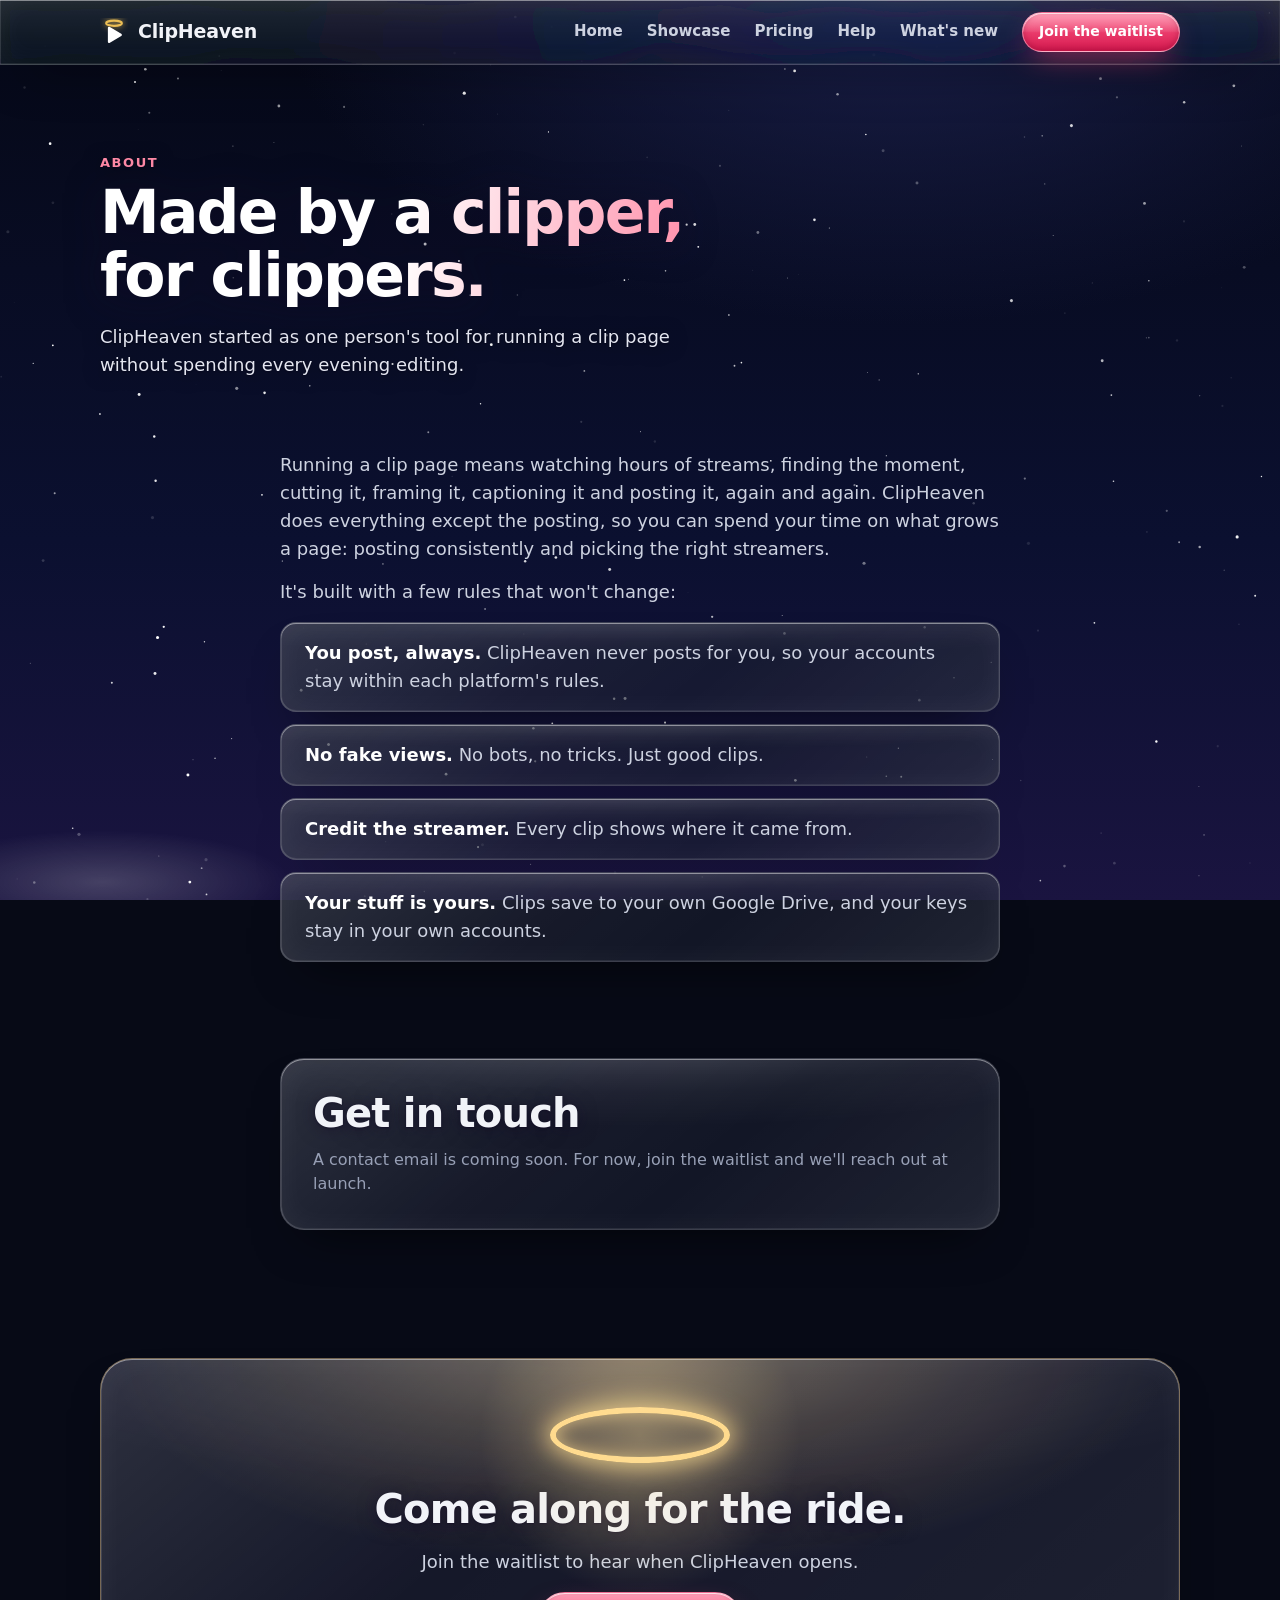
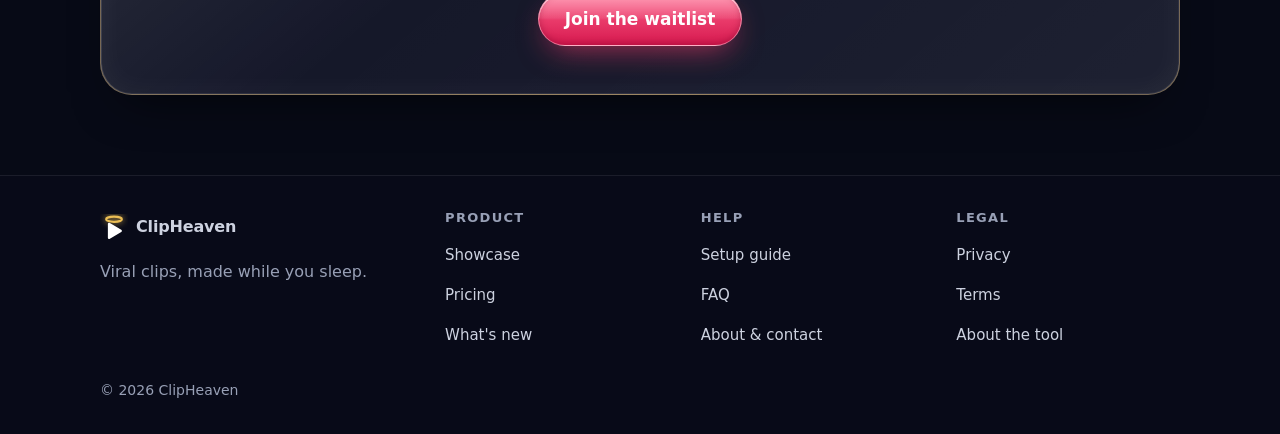
==== commit bdd968c7: "Showstoppers: scroll story with a pinned phone, tappable Try the app demo, gates of heaven; line ico" ====
--- a/about.html
+++ b/about.html
@@ -14,6 +14,18 @@
 </head>
 <body>
 <svg class="defs" width="0" height="0" aria-hidden="true" focusable="false">
+  <symbol id="gate-art" viewBox="0 0 200 400">
+    <defs><linearGradient id="gold" x1="0" x2="1" y1="0" y2="1"><stop offset="0" stop-color="#FFF1C9"/><stop offset=".45" stop-color="#EBBE55"/><stop offset="1" stop-color="#A9781F"/></linearGradient></defs>
+    <path d="M6 400V120C6 60 60 18 196 10V400" fill="rgba(20,16,40,.35)" stroke="url(#gold)" stroke-width="8"/>
+    <g stroke="url(#gold)" stroke-width="5" fill="none">
+      <path d="M40 400V96M74 400V62M108 400V40M142 400V26M176 400V14"/>
+      <path d="M6 250H196M6 330H196"/>
+      <path d="M40 250c0-26 34-26 34 0M108 250c0-26 34-26 34 0M74 330c0-26 34-26 34 0M142 330c0-26 34-26 34 0"/>
+      <circle cx="120" cy="170" r="30"/><circle cx="120" cy="170" r="14"/>
+      <path d="M120 140v-14M120 200v14M90 170H76M150 170h14"/>
+    </g>
+    <g fill="url(#gold)"><circle cx="40" cy="96" r="7"/><circle cx="74" cy="62" r="7"/><circle cx="108" cy="40" r="7"/><circle cx="142" cy="26" r="7"/><circle cx="176" cy="14" r="7"/></g>
+  </symbol>
   <filter id="liquid" x="-10%" y="-10%" width="120%" height="120%">
     <feTurbulence type="fractalNoise" baseFrequency="0.008 0.012" numOctaves="2" seed="7" result="noise"/>
     <feGaussianBlur in="noise" stdDeviation="2" result="soft"/>
--- a/site.css
+++ b/site.css
@@ -455,3 +455,144 @@
 @supports (backdrop-filter: url(#liquid)) {
   .nav { backdrop-filter: url(#liquid) blur(16px) saturate(1.9) brightness(1.08); }
 }
+
+/* line icons instead of emojis */
+.ico svg { width: 24px; height: 24px; fill: none; stroke: #FFD7A0; stroke-width: 1.7; stroke-linecap: round; stroke-linejoin: round; }
+.ico { background: linear-gradient(140deg, rgba(255,255,255,.18), rgba(255,255,255,.04)); box-shadow: inset 0 1px 0 rgba(255,255,255,.4); }
+.mini-tick { width: 16px; height: 16px; fill: none; stroke: #7FE8B0; stroke-width: 3; stroke-linecap: round; stroke-linejoin: round; }
+.ticker-track i { font-style: normal; color: var(--muted); }
+
+/* =====================================================================
+   1. The scroll story: the phone stays put while its screen plays out
+   ===================================================================== */
+.story-track { position: relative; height: 520vh; }
+.story-stage { position: sticky; top: 0; height: 100vh; height: 100svh; display: grid; grid-template-columns: minmax(0, 1fr) minmax(0, 1fr); align-items: center; gap: var(--sp-7);
+  max-width: 1120px; margin: 0 auto; padding: 64px max(20px, env(safe-area-inset-right)) 24px max(20px, env(safe-area-inset-left)); }
+.story-steps { list-style: none; padding: 0; margin: var(--sp-4) 0 0; display: flex; flex-direction: column; gap: var(--sp-3); }
+.story-steps li { display: grid; grid-template-columns: auto minmax(0, 1fr); gap: var(--sp-4); padding: var(--sp-4) var(--sp-5); border-radius: var(--r-lg);
+  opacity: .38; transform: translateX(0); transition: opacity 400ms var(--ease), transform 400ms var(--ease), background 400ms; border: 1px solid transparent; }
+.story-steps .sn { font-weight: 800; color: var(--muted); font-variant-numeric: tabular-nums; padding-top: 3px; }
+.story-steps p { color: var(--ink-2); }
+.story-stage[data-step="0"] li[data-s="0"], .story-stage[data-step="1"] li[data-s="1"], .story-stage[data-step="2"] li[data-s="2"],
+.story-stage[data-step="3"] li[data-s="3"], .story-stage[data-step="4"] li[data-s="4"] {
+  opacity: 1; transform: translateX(8px); background: var(--glass-fill); border-color: rgba(255,255,255,.16); box-shadow: var(--glass-rim), var(--glass-depth); }
+.story-stage[data-step="0"] li[data-s="0"] .sn, .story-stage[data-step="1"] li[data-s="1"] .sn, .story-stage[data-step="2"] li[data-s="2"] .sn,
+.story-stage[data-step="3"] li[data-s="3"] .sn, .story-stage[data-step="4"] li[data-s="4"] .sn { color: var(--cherry-soft); }
+.story-device { justify-self: center; width: min(300px, 70vw); }
+.story-phone .screen { position: relative; aspect-ratio: 9 / 19.5; border-radius: 34px; overflow: hidden; background: #0A0D1C; }
+.screen > * { position: absolute; transition: opacity 500ms var(--ease), transform 600ms var(--ease); }
+.sc-live { top: 18px; left: 16px; z-index: 3; display: inline-flex; align-items: center; gap: 6px; font-size: 11px; font-weight: 800; letter-spacing: .1em; padding: 4px 8px; border-radius: 6px; background: #E5214A; }
+.rec { width: 7px; height: 7px; border-radius: 50%; background: #fff; animation: pulse 1.4s infinite; }
+.sc-stream { left: 6%; right: 6%; top: 30%; aspect-ratio: 16 / 9; border-radius: 12px; overflow: hidden; box-shadow: 0 20px 40px -20px #000; }
+.sc-stream .cam-art { width: 30%; }
+.sc-wave { left: 8%; right: 8%; top: 62%; height: 70px; display: flex; align-items: center; gap: 3px; opacity: 0; }
+.sc-wave i { flex: 1; height: calc(var(--h) * 1%); border-radius: 3px; background: rgba(255,255,255,.35); transform-origin: 50% 50%; }
+.sc-wave i:nth-child(n+11):nth-child(-n+14) { background: linear-gradient(180deg, var(--gold), var(--cherry)); box-shadow: 0 0 14px rgba(255,61,110,.7); }
+.sc-mark { left: 50%; top: 78%; transform: translate(-50%, 10px); white-space: nowrap; font-size: 12px; font-weight: 700; padding: 6px 12px; border-radius: 99px;
+  background: rgba(255,255,255,.1); border: 1px solid rgba(255,255,255,.2); opacity: 0; }
+.sc-score { left: 50%; top: 50%; width: 150px; height: 150px; margin: -75px 0 0 -75px; display: grid; place-items: center; opacity: 0; transform: scale(.8); }
+.sc-score svg { position: absolute; inset: 0; transform: rotate(-90deg); }
+.sc-score circle { fill: none; stroke-width: 10; }
+.sc-score .trk { stroke: rgba(255,255,255,.12); }
+.sc-score .val { stroke: var(--cherry); stroke-linecap: round; stroke-dasharray: 314.16; stroke-dashoffset: 314.16; filter: drop-shadow(0 0 8px rgba(255,61,110,.8)); }
+.sc-score b { font-size: 54px; line-height: 1; font-variant-numeric: tabular-nums; margin-top: -10px; }
+.sc-score span { position: absolute; bottom: 30px; font-size: 11px; font-weight: 700; letter-spacing: .08em; text-transform: uppercase; color: var(--muted); }
+.sc-clip { inset: 0; opacity: 0; transform: scale(1.06); }
+.sc-clip .cap { position: absolute; left: 8%; right: 8%; top: calc(50% + 18px); text-align: center; font-weight: 800; font-size: 19px; text-shadow: 0 2px 8px #000; opacity: 0; transform: translateY(8px) scale(.9); transition: opacity 300ms var(--ease), transform 400ms var(--spring); }
+.sc-posted { inset: 0; display: flex; flex-direction: column; align-items: center; justify-content: center; gap: 8px; opacity: 0; background: radial-gradient(60% 40% at 50% 45%, rgba(91,227,155,.25), rgba(10,13,28,.85) 70%); }
+.sc-posted b { font-size: 26px; margin-top: 18px; } .sc-posted small { color: var(--ink-2); }
+.tick { display: grid; place-items: center; width: 74px; height: 74px; border-radius: 50%; background: #5BE39B; box-shadow: 0 0 0 10px rgba(91,227,155,.18), 0 0 40px rgba(91,227,155,.6); transform: scale(.4); transition: transform 500ms var(--spring); }
+.tick svg { width: 38px; height: 38px; fill: none; stroke: #0A2416; stroke-width: 3; stroke-linecap: round; stroke-linejoin: round; }
+.burst { position: absolute; left: 50%; top: 40%; width: 10px; height: 10px; border-radius: 50%; box-shadow:
+  0 -90px 0 2px #FFD98A, 64px -64px 0 1px #FF8AA6, 90px 0 0 2px #FFD98A, 64px 64px 0 1px #94AFFF, 0 90px 0 2px #FFD98A, -64px 64px 0 1px #FF8AA6, -90px 0 0 2px #FFD98A, -64px -64px 0 1px #94AFFF;
+  opacity: 0; transform: scale(.3); transition: opacity 500ms, transform 800ms var(--ease); }
+/* each step turns parts of the screen on */
+.story-stage[data-step="1"] .sc-wave, .story-stage[data-step="1"] .sc-mark, .story-stage[data-step="2"] .sc-wave { opacity: 1; }
+.story-stage[data-step="1"] .sc-mark { transform: translate(-50%, 0); }
+.story-stage[data-step="1"] .sc-wave i { animation: bounce 900ms ease-in-out infinite alternate; }
+.story-stage[data-step="1"] .sc-wave i:nth-child(odd) { animation-delay: -450ms; }
+@keyframes bounce { to { transform: scaleY(.6); } }
+.story-stage[data-step="2"] .sc-stream { opacity: .25; transform: scale(.94); }
+.story-stage[data-step="2"] .sc-wave { opacity: .25; }
+.story-stage[data-step="2"] .sc-score { opacity: 1; transform: none; }
+.story-stage[data-step="3"] .sc-stream, .story-stage[data-step="4"] .sc-stream { opacity: 0; transform: scale(1.6) translateY(10%); }
+.story-stage[data-step="3"] .sc-live, .story-stage[data-step="4"] .sc-live { opacity: 0; }
+.story-stage[data-step="3"] .sc-clip, .story-stage[data-step="4"] .sc-clip { opacity: 1; transform: none; }
+.story-stage[data-step="3"] .c1 { opacity: 1; transform: none; transition-delay: 300ms; }
+.story-stage[data-step="3"] .c2 { opacity: 0; }
+.story-stage[data-step="3"].late .c1 { opacity: 0; transition-delay: 0ms; }
+.story-stage[data-step="3"].late .c2 { opacity: 1; transform: none; }
+.story-stage[data-step="4"] .sc-posted { opacity: 1; }
+.story-stage[data-step="4"] .tick { transform: scale(1); }
+.story-stage[data-step="4"] .burst { opacity: 1; transform: scale(1); }
+@media (max-width: 860px) {
+  .story-track { height: 480vh; }
+  .story-stage { grid-template-columns: 1fr; grid-template-rows: auto 1fr; gap: var(--sp-4); align-content: start; padding-top: 76px; }
+  .story-copy { order: 2; position: relative; min-height: 150px; }
+  .story-copy .kicker { display: none; }
+  .story-steps { margin: 0; position: relative; }
+  .story-steps li { position: absolute; inset: 0 0 auto; opacity: 0; transform: translateY(10px); pointer-events: none; }
+  .story-stage[data-step="0"] li[data-s="0"], .story-stage[data-step="1"] li[data-s="1"], .story-stage[data-step="2"] li[data-s="2"],
+  .story-stage[data-step="3"] li[data-s="3"], .story-stage[data-step="4"] li[data-s="4"] { transform: none; }
+  .story-device { order: 1; width: min(230px, 56vw, 36svh); }
+}
+
+/* =====================================================================
+   2. Try the app: a tappable posting screen
+   ===================================================================== */
+.try-in { display: grid; grid-template-columns: minmax(0, 1fr) minmax(0, 1fr); gap: var(--sp-7); align-items: center; }
+.try-hints { list-style: none; padding: 0; margin: var(--sp-5) 0 0; display: flex; flex-direction: column; gap: var(--sp-3); color: var(--ink-2); }
+.try-hints .k { display: inline-block; min-width: 132px; font-weight: 700; color: #fff; padding: 4px 10px; margin-right: 8px; border-radius: 8px; background: rgba(255,255,255,.08); border: 1px solid rgba(255,255,255,.14); }
+.try-device { justify-self: center; width: min(320px, 86vw); }
+.tryphone .app { position: relative; aspect-ratio: 9 / 19.5; border-radius: 34px; overflow: hidden; background: #121628; display: flex; flex-direction: column; font-size: 13px; }
+.app-top { height: 22px; display: grid; place-items: center; }
+.grip { width: 40px; height: 4px; border-radius: 4px; background: #3A4366; }
+.app-video { position: relative; margin: 6px auto 0; width: 54%; aspect-ratio: 9 / 16; border-radius: 14px; overflow: hidden; box-shadow: 0 16px 30px -16px #000; transition: transform 400ms var(--ease), opacity 300ms; }
+.app-video img { width: 100%; height: 100%; object-fit: cover; }
+.app-video .play { position: absolute; left: 50%; top: 50%; width: 38px; height: 38px; margin: -19px 0 0 -19px; border-radius: 50%; background: rgba(0,0,0,.45); }
+.app-video .play::before { content: ""; position: absolute; left: 15px; top: 11px; border-left: 12px solid #fff; border-top: 8px solid transparent; border-bottom: 8px solid transparent; }
+.app-video.out { opacity: 0; transform: translateY(-30px) scale(.9); }
+.app-video.skip { opacity: 0; transform: translateX(-60px) rotate(-6deg); }
+.app-body { padding: 12px 16px 16px; display: flex; flex-direction: column; gap: 6px; flex: 1; }
+.app-title { font-size: 16px; line-height: 1.25; }
+.app-meta { color: var(--muted); font-size: 12px; }
+.app-why { display: flex; gap: 8px; align-items: center; color: var(--muted); font-size: 12px; }
+.chip9 { flex: none; background: #D6194F; color: #fff; font-weight: 800; font-size: 11px; padding: 2px 8px; border-radius: 99px; }
+.app-head { display: flex; justify-content: space-between; margin-top: auto; font-size: 11px; font-weight: 800; letter-spacing: .08em; text-transform: uppercase; color: var(--muted); }
+.app-head b { color: #fff; letter-spacing: 0; }
+.app-row { display: grid; grid-template-columns: 1fr 1fr; gap: 8px; }
+.app-row.main { grid-template-columns: 2fr 1fr; }
+.abtn { min-height: 44px; border-radius: 14px; border: 1px solid rgba(255,255,255,.12); background: linear-gradient(140deg, rgba(255,255,255,.12), rgba(255,255,255,.03)), #1C2236; color: #fff; font: 700 13px var(--font); cursor: pointer;
+  transition: transform 160ms var(--spring), background 200ms; }
+.abtn:active { transform: scale(.94); }
+.abtn.primary { background: linear-gradient(180deg, rgba(255,255,255,.4), rgba(255,255,255,0) 50%), linear-gradient(180deg, #FF5F88, #D6194F); border-color: rgba(255,190,210,.5); }
+.abtn.done { background: rgba(91,227,155,.18); color: #7FE8B0; border-color: transparent; }
+.app-done { position: absolute; inset: 0; display: flex; flex-direction: column; align-items: center; justify-content: center; gap: 10px; text-align: center; padding: 24px;
+  background: radial-gradient(60% 40% at 50% 40%, rgba(91,227,155,.22), #121628 70%); animation: pageIn 400ms var(--ease); }
+.app-done b { font-size: 24px; } .app-done small { color: var(--ink-2); margin-bottom: 8px; }
+.app-done .abtn { padding: 0 20px; }
+.tick.big { transform: none; }
+.app-toast { position: absolute; left: 50%; top: 30px; transform: translateX(-50%); background: #05070F; color: #fff; font-weight: 700; font-size: 12px; padding: 8px 14px; border-radius: 99px;
+  white-space: nowrap; animation: toastIn 300ms var(--spring); z-index: 5; }
+@media (max-width: 860px) { .try-in { grid-template-columns: 1fr; } .try-device { order: -1; } }
+
+/* =====================================================================
+   3. The gates of heaven swing open over the last call
+   ===================================================================== */
+.gates-section { position: relative; }
+.gates-section .wrap { position: relative; }
+.gates { position: absolute; inset: -40px max(0px, calc(50% - 470px)); z-index: 3; pointer-events: none; perspective: 1400px; display: flex; }
+.gate { position: relative; flex: 1; height: 100%; transition: transform 120ms linear, opacity 300ms; will-change: transform; }
+.gate svg { width: 100%; height: 100%; display: block; filter: drop-shadow(0 0 12px rgba(255,217,138,.5)); }
+.gate.left { transform-origin: 0% 50%; }
+.gate.right { transform-origin: 100% 50%; }
+.gate.right svg { transform: scaleX(-1); }
+.gate-light { position: absolute; left: 50%; top: 50%; width: 30%; height: 120%; transform: translate(-50%, -50%) scaleX(.05); opacity: 0;
+  background: radial-gradient(closest-side, rgba(255,246,214,.95), rgba(255,226,160,.4) 50%, transparent); filter: blur(6px); transition: opacity 200ms; }
+@media (prefers-reduced-motion: reduce) {
+  .gates { display: none; }
+  .story-track { height: auto; }
+  .story-stage { position: relative; height: auto; }
+  .story-steps li { opacity: 1 !important; position: static !important; }
+  .story-steps li, .screen > *, .tick, .burst, .sc-clip .cap, .app-video, .story-stage[data-step="1"] .sc-wave i { transition: none; animation: none; }
+}
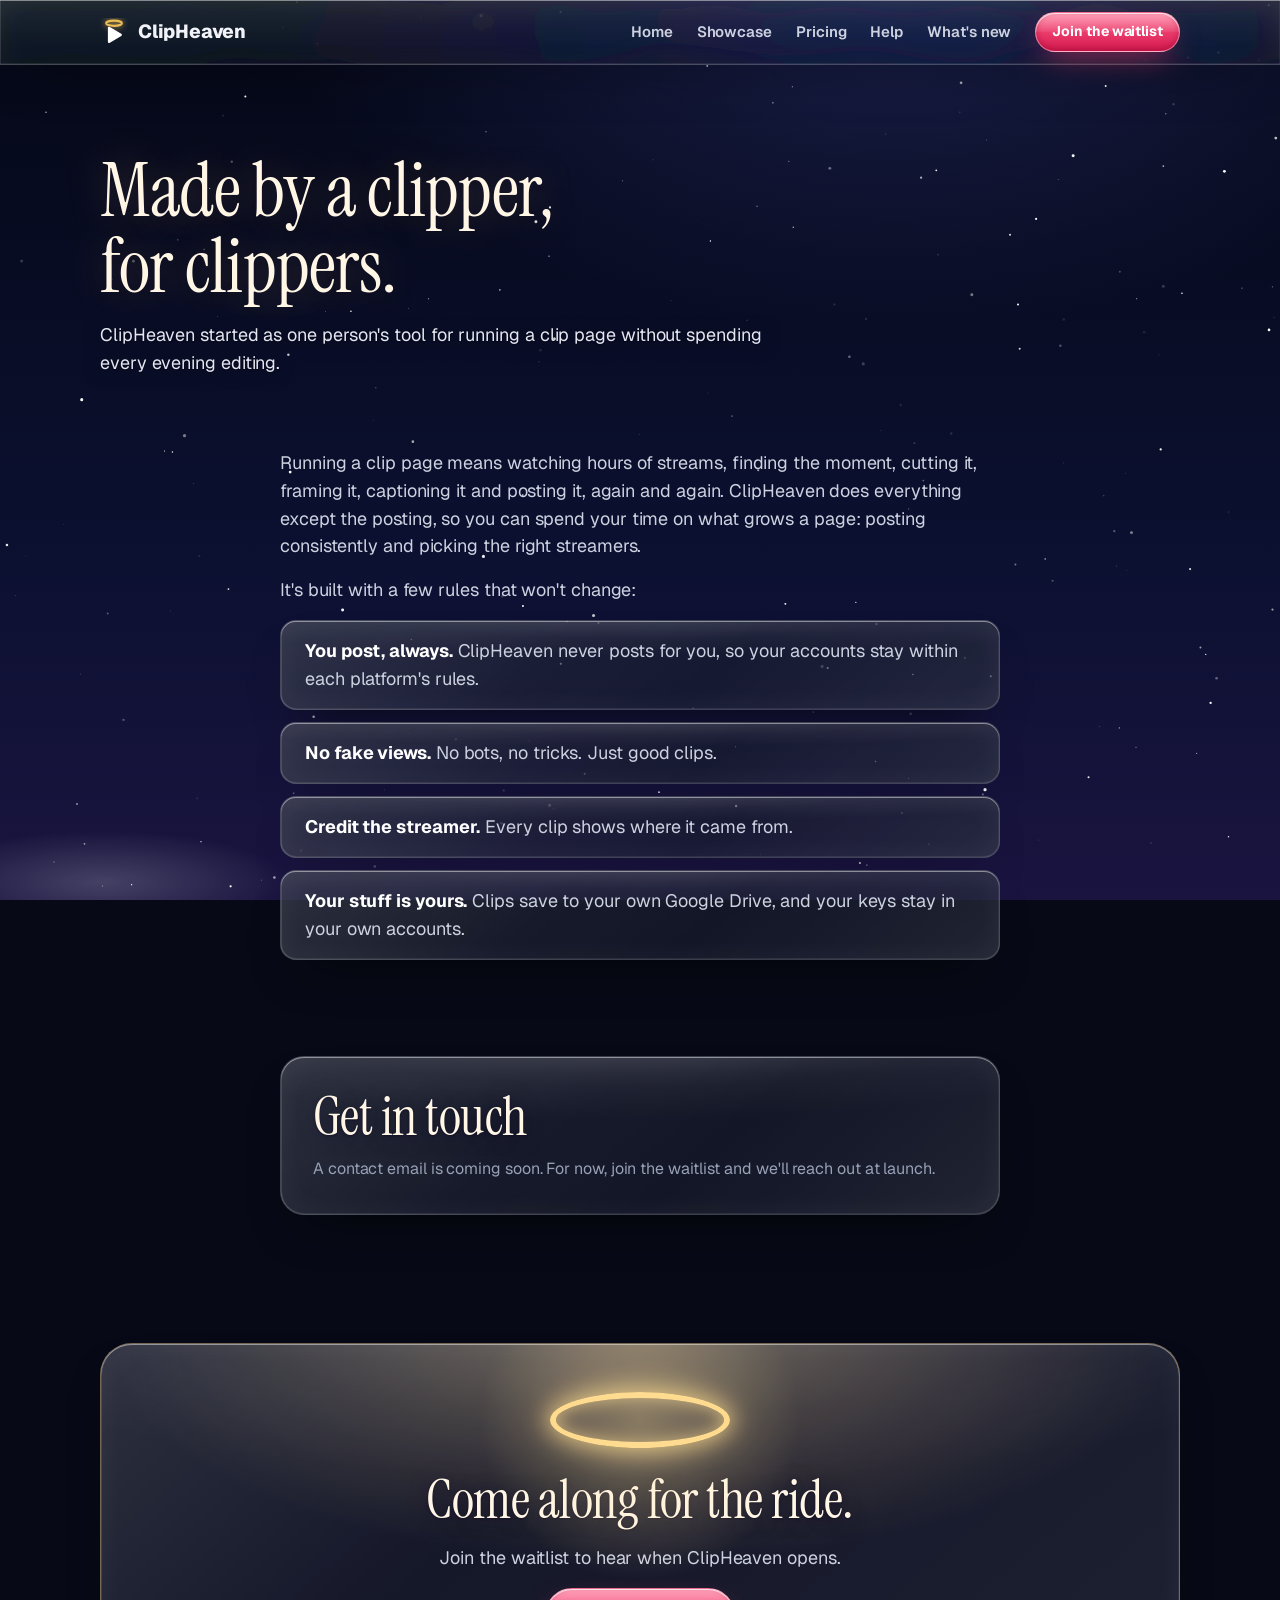
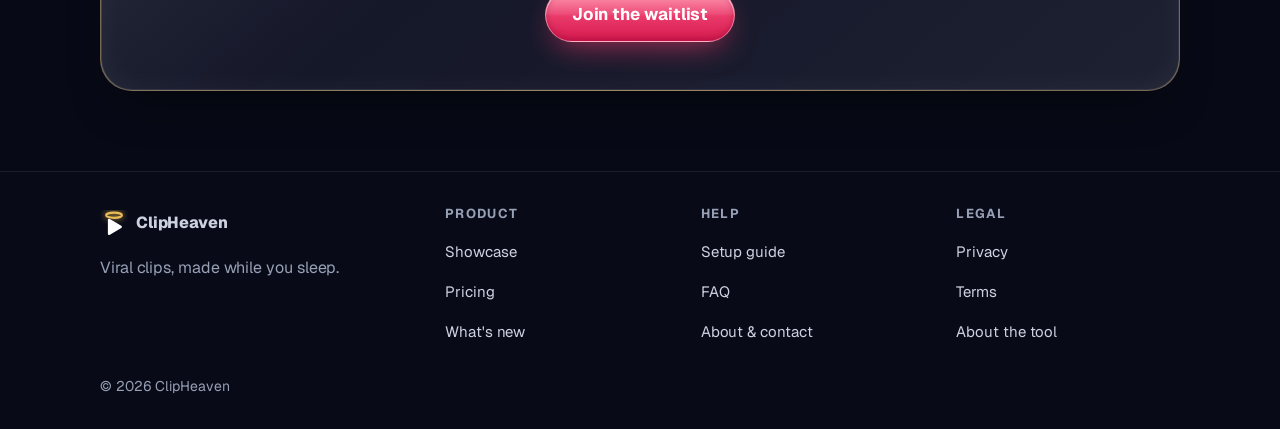
==== commit bb7a09c6: "Design pass: Instrument Serif + Geist, no all-caps labels/arrows/dot strings, fewer generic effects," ====
--- a/about.html
+++ b/about.html
@@ -3,13 +3,16 @@
 <head>
 <meta charset="utf-8">
 <meta name="viewport" content="width=device-width, initial-scale=1, viewport-fit=cover">
-<title>About & contact · ClipHeaven</title>
+<title>About & contact | ClipHeaven</title>
 <meta name="description" content="Why ClipHeaven exists, the rules it follows, and how to get in touch.">
 <meta name="theme-color" content="#070A16">
-<meta property="og:title" content="About & contact · ClipHeaven">
+<meta property="og:title" content="About & contact | ClipHeaven">
 <meta property="og:description" content="Why ClipHeaven exists, the rules it follows, and how to get in touch.">
 <meta property="og:image" content="https://highligh7heaven.github.io/img/app-home.jpg">
 <meta property="og:type" content="website">
+<link rel="preconnect" href="https://fonts.googleapis.com">
+<link rel="preconnect" href="https://fonts.gstatic.com" crossorigin>
+<link rel="stylesheet" href="https://fonts.googleapis.com/css2?family=Geist:wght@400;500;600;700&family=Instrument+Serif:ital@0;1&display=swap">
 <link rel="stylesheet" href="/site.css">
 </head>
 <body>
@@ -59,7 +62,6 @@
 <main>
   <section class="page-hero">
     <div class="wrap">
-      <p class="kicker">About</p>
       <h1>Made by a clipper, for clippers.</h1>
       <p class="lede">ClipHeaven started as one person's tool for running a clip page without spending every evening editing.</p>
     </div>
@@ -80,7 +82,7 @@
 
   <section class="section tight" id="contact">
     <div class="wrap narrow">
-      <div class="contact-card spot">
+      <div class="contact-card">
         <h2>Get in touch</h2>
         <p class="muted" id="contact-none">A contact email is coming soon. For now, join the waitlist and we'll reach out at launch.</p>
         <p id="contact-has" hidden><a class="btn btn-ghost btn-lg" id="contact-link" href="#">Email us</a></p>
--- a/site.css
+++ b/site.css
@@ -590,9 +590,45 @@
 .gate-light { position: absolute; left: 50%; top: 50%; width: 30%; height: 120%; transform: translate(-50%, -50%) scaleX(.05); opacity: 0;
   background: radial-gradient(closest-side, rgba(255,246,214,.95), rgba(255,226,160,.4) 50%, transparent); filter: blur(6px); transition: opacity 200ms; }
 @media (prefers-reduced-motion: reduce) {
+  /* less motion, same story: the phone still steps through as you scroll, with quick fades and no movement */
   .gates { display: none; }
-  .story-track { height: auto; }
-  .story-stage { position: relative; height: auto; }
-  .story-steps li { opacity: 1 !important; position: static !important; }
-  .story-steps li, .screen > *, .tick, .burst, .sc-clip .cap, .app-video, .story-stage[data-step="1"] .sc-wave i { transition: none; animation: none; }
-}
+  .screen > *, .story-steps li, .sc-clip .cap { transition: opacity 250ms linear !important; transform: none !important; }
+  .tick, .burst, .app-video { transition: opacity 250ms linear !important; transform: none !important; }
+  .story-stage[data-step="1"] .sc-wave i { animation: none; }
+}
+
+/* =====================================================================
+   Design pass (frontend-design review): real typefaces, quieter chrome,
+   boldness saved for the sky, the story, the demo and the gates.
+   ===================================================================== */
+:root { --font: "Geist", -apple-system, BlinkMacSystemFont, "Segoe UI", system-ui, sans-serif; --display: "Instrument Serif", "Iowan Old Style", Georgia, serif; --cream: #FFF6E6; }
+body { font-family: var(--font); letter-spacing: -.005em; }
+h1, h2, .page-hero h1, .headline, .final h2 { font-family: var(--display); font-weight: 400; letter-spacing: -.01em; }
+.headline { font-size: clamp(46px, 7.4vw, 88px); line-height: .98; }
+.rotator, .page-hero h1 { background: none; -webkit-background-clip: border-box; background-clip: border-box; color: var(--cream); filter: none;
+  text-shadow: 0 0 40px rgba(255, 214, 140, .25), 0 2px 18px rgba(16, 8, 36, .5); }
+.rotator { font-style: italic; }
+h2 { font-size: clamp(34px, 4.6vw, 54px); line-height: 1.04; max-width: 20ch; color: var(--cream); }
+.page-hero h1 { font-size: clamp(44px, 6.6vw, 76px); line-height: 1; }
+h3 { font-family: var(--font); font-weight: 600; letter-spacing: -.01em; }
+.price b { font-family: var(--display); font-weight: 400; font-size: 56px; }
+.trust b { font-family: var(--display); font-weight: 400; font-size: 34px; }
+.story-title { margin: 0 0 var(--sp-5); }
+.eyebrow { font-weight: 600; }
+
+/* quieter: no lift on every card, no shine sweeping every button */
+.btn-primary::after { display: none; }
+.feat:hover, .plan:hover, .hstep:hover, .update:hover { transform: none; }
+.more { color: var(--cream); text-decoration: underline; text-decoration-color: rgba(255, 246, 230, .4); text-underline-offset: 3px; }
+.more:hover { text-decoration-color: var(--cream); }
+
+/* features: an open grid, not eight identical boxes */
+.grid { gap: var(--sp-6) var(--sp-5); }
+.feat { background: none !important; border: none !important; box-shadow: none !important; padding: 0; }
+.feat::after, .feat::before { display: none; }
+.feat h3 { color: var(--cream); margin-top: var(--sp-2); }
+.feat p { color: var(--ink-2); }
+.ico { width: 48px; height: 48px; border-radius: 16px; }
+
+/* the ticker reads as plain sentences */
+.ticker-track { font-weight: 500; }
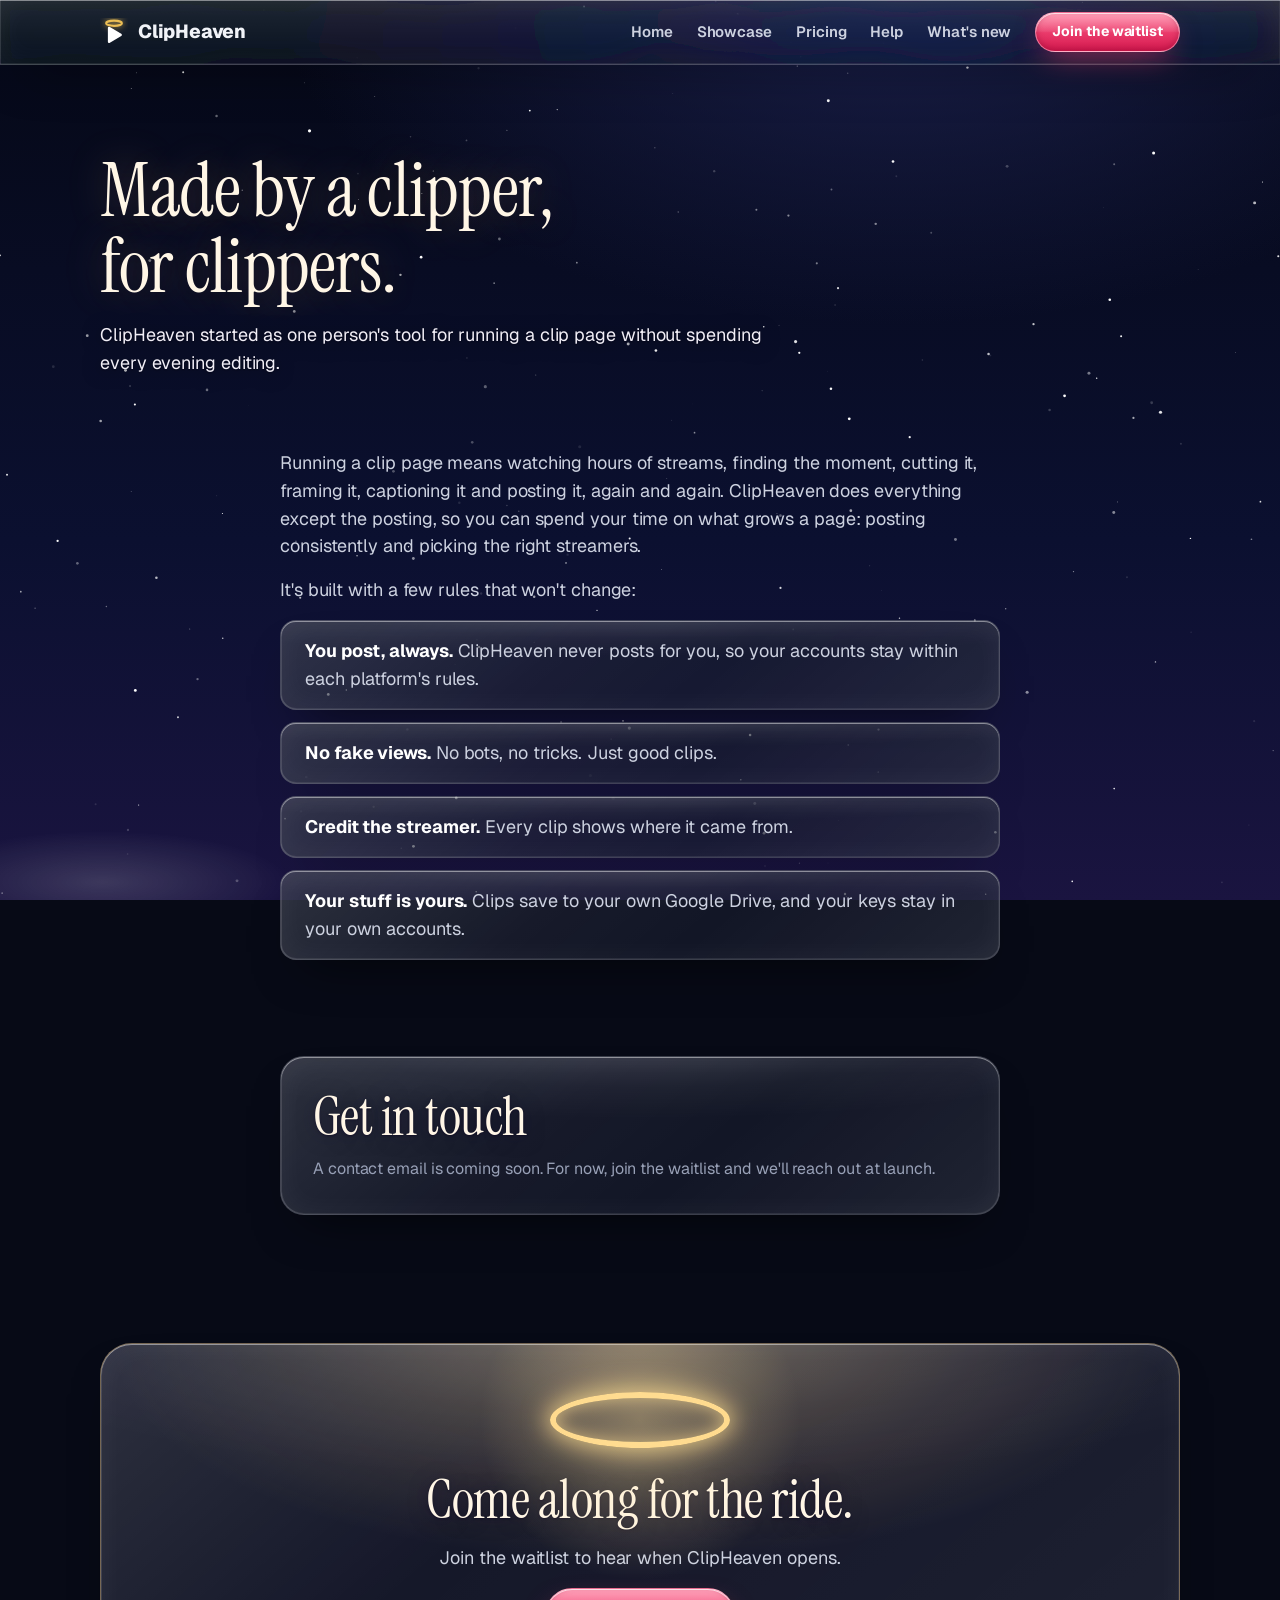
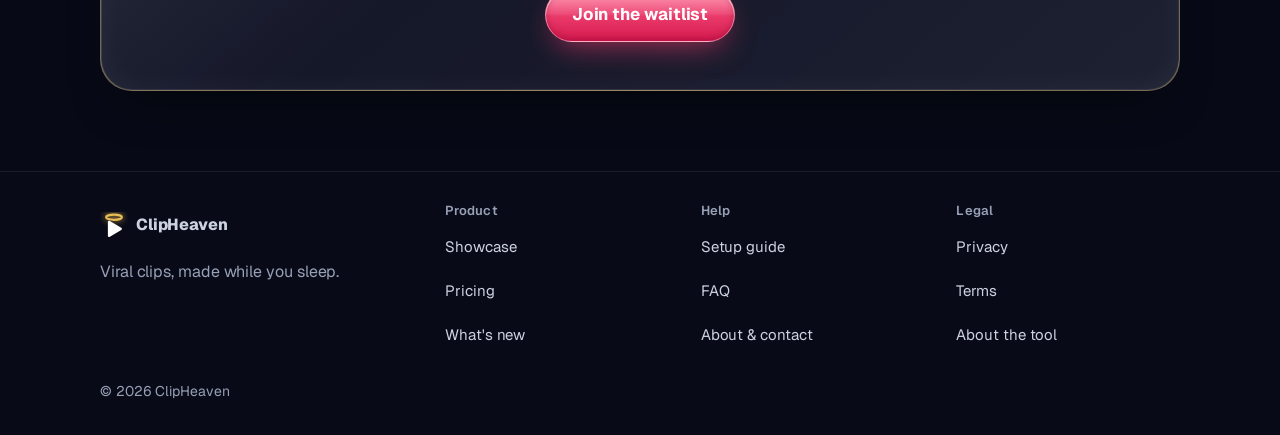
==== commit 992a5aef: "Animation, accessibility and contrast pass: proper easing, strict reduced motion, deeper dawn sky (a" ====
--- a/about.html
+++ b/about.html
@@ -105,9 +105,9 @@
   <div class="wrap">
     <div class="foot-grid">
       <div class="foot-brand"><a class="brand small" href="/"><svg class="logo" viewBox="0 0 32 32" aria-hidden="true"><ellipse cx="16" cy="6" rx="9" ry="3" fill="none" stroke="#EBBE55" stroke-width="2.4"/><path d="M9 11.5v15.5c0 1.2 1.3 1.9 2.3 1.3l13-7.8c1-.6 1-2 0-2.6l-13-7.7c-1-.6-2.3.1-2.3 1.3z" fill="currentColor"/></svg>ClipHeaven</a><p class="muted">Viral clips, made while you sleep.</p></div>
-      <div><h4>Product</h4><a href="/showcase.html">Showcase</a><a href="/pricing.html">Pricing</a><a href="/updates.html">What's new</a></div>
-      <div><h4>Help</h4><a href="/help.html">Setup guide</a><a href="/#faq">FAQ</a><a href="/about.html">About &amp; contact</a></div>
-      <div><h4>Legal</h4><a href="/privacy.html">Privacy</a><a href="/terms.html">Terms</a><a href="/tool.html">About the tool</a></div>
+      <div><h2 class="foot-h">Product</h2><a href="/showcase.html">Showcase</a><a href="/pricing.html">Pricing</a><a href="/updates.html">What's new</a></div>
+      <div><h2 class="foot-h">Help</h2><a href="/help.html">Setup guide</a><a href="/#faq">FAQ</a><a href="/about.html">About &amp; contact</a></div>
+      <div><h2 class="foot-h">Legal</h2><a href="/privacy.html">Privacy</a><a href="/terms.html">Terms</a><a href="/tool.html">About the tool</a></div>
     </div>
     <p class="muted copy">© <span id="year">2026</span> ClipHeaven</p>
   </div>
--- a/site.css
+++ b/site.css
@@ -590,10 +590,7 @@
 .gate-light { position: absolute; left: 50%; top: 50%; width: 30%; height: 120%; transform: translate(-50%, -50%) scaleX(.05); opacity: 0;
   background: radial-gradient(closest-side, rgba(255,246,214,.95), rgba(255,226,160,.4) 50%, transparent); filter: blur(6px); transition: opacity 200ms; }
 @media (prefers-reduced-motion: reduce) {
-  /* less motion, same story: the phone still steps through as you scroll, with quick fades and no movement */
   .gates { display: none; }
-  .screen > *, .story-steps li, .sc-clip .cap { transition: opacity 250ms linear !important; transform: none !important; }
-  .tick, .burst, .app-video { transition: opacity 250ms linear !important; transform: none !important; }
   .story-stage[data-step="1"] .sc-wave i { animation: none; }
 }
 
@@ -632,3 +629,53 @@
 
 /* the ticker reads as plain sentences */
 .ticker-track { font-weight: 500; }
+
+/* =====================================================================
+   Animation pass (web-animation-design review)
+   ===================================================================== */
+:root {
+  --ease-out-quart: cubic-bezier(.165, .84, .44, 1);   /* things entering/leaving, and responses to taps */
+  --ease-in-out-cubic: cubic-bezier(.645, .045, .355, 1); /* things already on screen that move or morph */
+}
+/* the story's screen morphs between steps: on-screen movement = ease-in-out, 400ms */
+.screen > * { transition: opacity 400ms var(--ease-in-out-cubic), transform 400ms var(--ease-in-out-cubic); }
+.story-steps li { transition: opacity 300ms var(--ease-in-out-cubic), transform 300ms var(--ease-in-out-cubic), background 300ms ease; }
+/* captions pop in = entering: ease-out, short */
+.sc-clip .cap { transition: opacity 250ms var(--ease-out-quart), transform 250ms var(--ease-out-quart); }
+.burst { transition: opacity 400ms var(--ease-out-quart), transform 600ms var(--ease-out-quart); }
+/* presses: a subtle 0.97, not a big squash */
+.btn:active, .abtn:active { transform: scale(.97); }
+.abtn { transition: transform 120ms var(--ease-out-quart), background 150ms ease; }
+/* a clip leaving the demo phone exits faster than things enter */
+.app-video { transition: transform 220ms var(--ease-out-quart), opacity 220ms var(--ease-out-quart); }
+/* the gates follow the scroll exactly: no lagging transition on top */
+.gate { transition: opacity 200ms ease; }
+/* the headline swap: out quick, in a touch slower */
+.rotator { transition: opacity 200ms var(--ease-out-quart), transform 250ms var(--ease-out-quart); }
+/* arriving on a page: short and small, it happens on every page */
+main { animation: pageIn 250ms var(--ease-out-quart); }
+@keyframes pageIn { from { opacity: 0; transform: translateY(6px); } }
+/* hover effects only where there's a real pointer (touch screens fire hover on tap) */
+@media (hover: none) { .spot::before { display: none; } .btn-primary:hover, .btn-ghost:hover { box-shadow: inherit; } }
+
+/* reduced motion: steps still change as you scroll, but instantly, with no fades or movement */
+@media (prefers-reduced-motion: reduce) {
+  .screen > *, .story-steps li, .sc-clip .cap, .tick, .burst, .app-video, .rotator, .abtn, .btn, .gate, .menu-btn span, .links a, .spot::before { transition: none; }
+  main, .menu, .toast, .app-toast, .app-done, .ticker-track, .dot, .float, .rays, .clouds::before, .halo-big::before, .halo-big i, .rec { animation: none; }
+  .btn:active, .abtn:active { transform: none; }
+}
+/* readable heaven: the dawn is a deep rose-gold with the bright light kept up at the top, so text keeps at least 4.5:1 */
+.sky-dawn { background: radial-gradient(60% 34% at 50% 0%, rgba(255, 232, 178, .75), rgba(255, 210, 150, .18) 55%, transparent 75%),
+  linear-gradient(180deg, #A8566A 0%, #7A3466 30%, #4E2160 62%, #2A1846 100%); }
+.sky-dusk { background: radial-gradient(90% 60% at 50% 100%, rgba(255, 110, 150, .35), transparent 70%), linear-gradient(180deg, #1B1248 0%, #3A1A62 45%, #6E2C6E 85%, #8E3D6C 100%); }
+.rays i { background: radial-gradient(50% 100% at 50% 0%, rgba(255, 236, 196, .34), rgba(255, 236, 196, .08) 45%, rgba(255, 236, 196, 0) 75%); }
+/* clouds a touch softer so they never wash out the words drifting in front of them */
+.clouds.near { opacity: .5; } .clouds.mid { opacity: .4; } .clouds.far { opacity: .28; }
+.lede, .fine, .trust, .sub { color: #F1EEF6; }
+/* accessibility fixes from the audit */
+.sr-only { position: absolute; width: 1px; height: 1px; padding: 0; margin: -1px; overflow: hidden; clip: rect(0 0 0 0); white-space: nowrap; border: 0; }
+.foot-h { font-family: var(--font); font-size: 13px; font-weight: 600; letter-spacing: .02em; color: var(--muted); margin: 0 0 var(--sp-2); max-width: none; text-shadow: none; }
+.plan-name, .update-title { font-family: var(--font); font-size: var(--fs-lg); font-weight: 600; letter-spacing: -.01em; line-height: 1.25; margin: 0 0 6px; max-width: none; color: #fff; }
+.brand { min-height: 44px; }
+.foot a { min-height: 44px; }
+.shots:focus-visible, .table-wrap:focus-visible { outline: 3px solid var(--cherry-soft); outline-offset: 4px; }
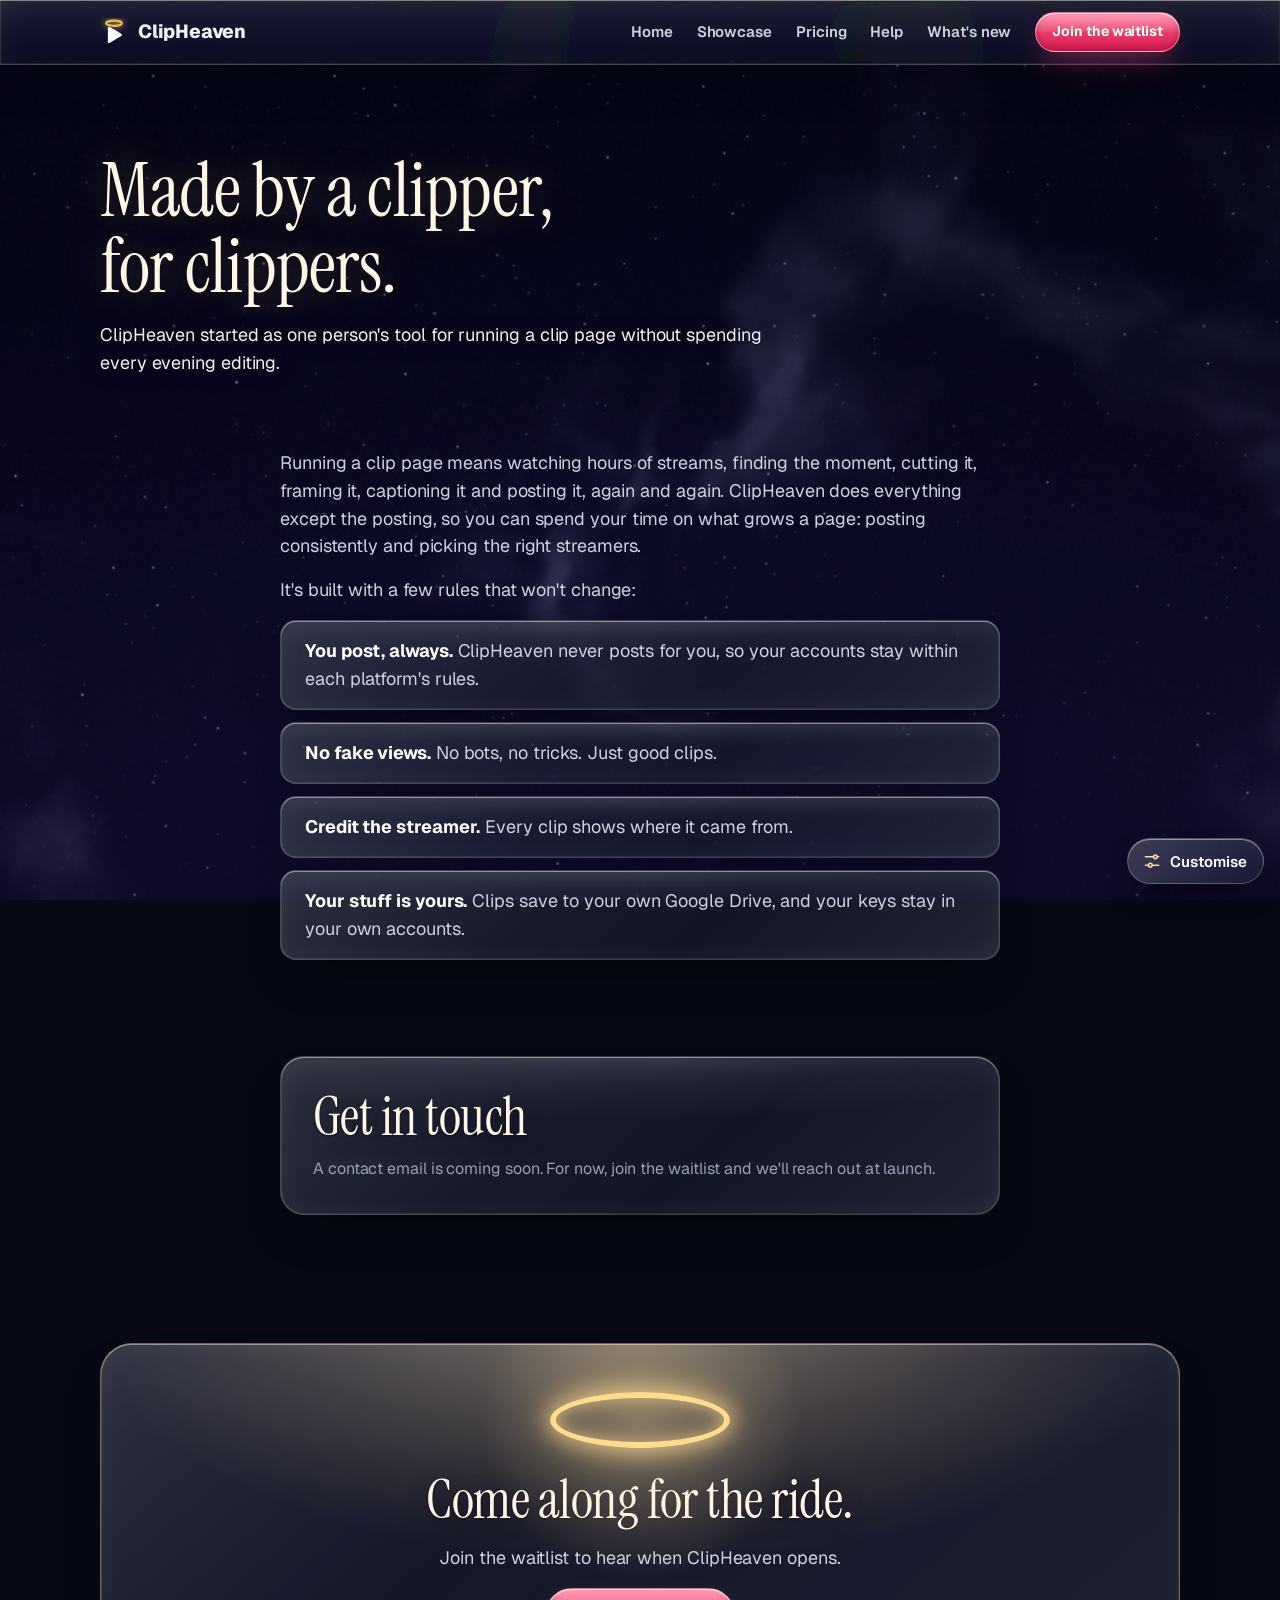
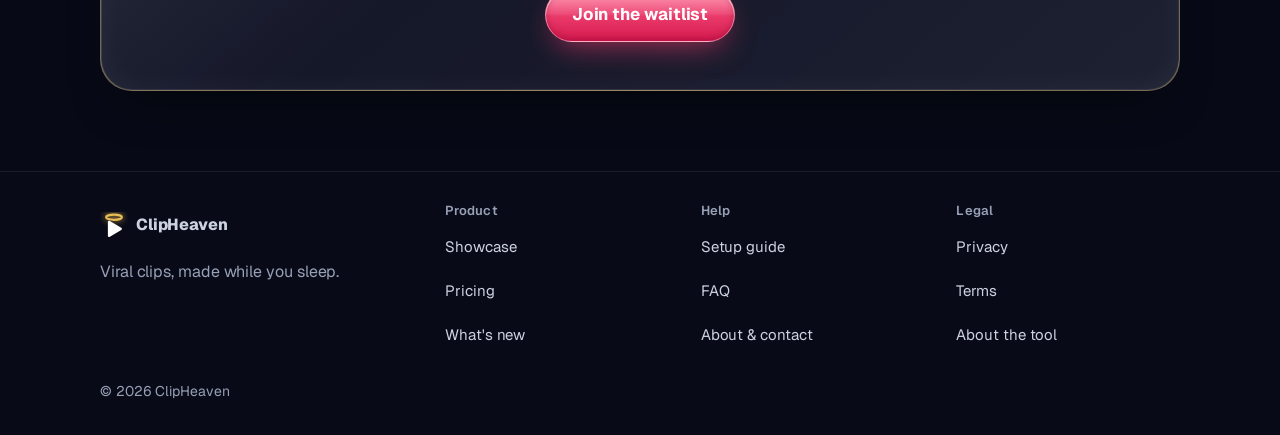
==== commit 71bf0f6c: "Realistic WebGL sky (lit clouds, rising sun, stars, light shafts, sea of clouds) and a Customise pan" ====
--- a/about.html
+++ b/about.html
@@ -10,6 +10,7 @@
 <meta property="og:description" content="Why ClipHeaven exists, the rules it follows, and how to get in touch.">
 <meta property="og:image" content="https://highligh7heaven.github.io/img/app-home.jpg">
 <meta property="og:type" content="website">
+<script>try{var c=JSON.parse(localStorage.getItem("ch.look")||"{}"),d=document.documentElement;["sky","clouds","motion","glass"].forEach(function(k){if(c[k])d.setAttribute("data-"+k,c[k]);});}catch(e){}</script>
 <link rel="preconnect" href="https://fonts.googleapis.com">
 <link rel="preconnect" href="https://fonts.gstatic.com" crossorigin>
 <link rel="stylesheet" href="https://fonts.googleapis.com/css2?family=Geist:wght@400;500;600;700&family=Instrument+Serif:ital@0;1&display=swap">
@@ -113,6 +114,31 @@
   </div>
 </footer>
 <div class="toast" id="toast" role="status" aria-live="polite" hidden></div>
+<div class="tune" id="tune">
+  <button class="tune-btn" id="tune-btn" aria-expanded="false" aria-controls="tune-panel" aria-label="Customise how the site looks">
+    <svg viewBox="0 0 24 24" aria-hidden="true"><path d="M4 7h10M18 7h2M4 17h4M12 17h8"/><circle cx="16" cy="7" r="2.2"/><circle cx="10" cy="17" r="2.2"/></svg><span>Customise</span>
+  </button>
+  <div class="tune-panel" id="tune-panel" role="dialog" aria-label="Customise how the site looks" hidden>
+    <div class="tune-row"><span class="tune-l" id="tl-sky">Sky</span>
+      <div class="segs" role="radiogroup" aria-labelledby="tl-sky" data-key="sky">
+        <button role="radio" data-v="scroll">Follows scroll</button><button role="radio" data-v="night">Night</button><button role="radio" data-v="sunset">Sunset</button><button role="radio" data-v="heaven">Heaven</button>
+      </div></div>
+    <div class="tune-row"><span class="tune-l" id="tl-clouds">Clouds</span>
+      <div class="segs" role="radiogroup" aria-labelledby="tl-clouds" data-key="clouds">
+        <button role="radio" data-v="few">Few</button><button role="radio" data-v="some">Some</button><button role="radio" data-v="lots">Lots</button>
+      </div></div>
+    <div class="tune-row"><span class="tune-l" id="tl-motion">Motion</span>
+      <div class="segs" role="radiogroup" aria-labelledby="tl-motion" data-key="motion">
+        <button role="radio" data-v="full">Full</button><button role="radio" data-v="calm">Calm</button>
+      </div></div>
+    <div class="tune-row"><span class="tune-l" id="tl-glass">Panels</span>
+      <div class="segs" role="radiogroup" aria-labelledby="tl-glass" data-key="glass">
+        <button role="radio" data-v="glass">Glass</button><button role="radio" data-v="solid">Solid</button>
+      </div></div>
+    <button class="tune-reset" id="tune-reset" type="button">Reset to default</button>
+  </div>
+</div>
+<script src="/sky-gl.js"></script>
 <script src="/site.js"></script>
 </body>
 </html>
--- a/site.css
+++ b/site.css
@@ -679,3 +679,55 @@
 .brand { min-height: 44px; }
 .foot a { min-height: 44px; }
 .shots:focus-visible, .table-wrap:focus-visible { outline: 3px solid var(--cherry-soft); outline-offset: 4px; }
+
+/* =====================================================================
+   Realistic sky (WebGL). When it runs, it replaces the painted sky layers.
+   ===================================================================== */
+#skygl { position: absolute; inset: 0; width: 100%; height: 100%; display: block; }
+.gl .sky, .gl .clouds, .gl .rays, .gl #stars { display: none; }
+
+/* =====================================================================
+   Customise: the visitor decides how the site looks
+   ===================================================================== */
+.tune { position: fixed; right: max(16px, env(safe-area-inset-right)); bottom: calc(16px + env(safe-area-inset-bottom)); z-index: 35; display: flex; flex-direction: column; align-items: flex-end; gap: 10px; }
+.tune-btn { display: inline-flex; align-items: center; gap: 8px; min-height: 46px; padding: 0 16px 0 14px; border-radius: 99px; cursor: pointer; color: #fff; font: 600 15px var(--font);
+  background: linear-gradient(140deg, rgba(255,255,255,.2), rgba(255,255,255,.05)), rgba(14,18,38,.55); border: 1px solid rgba(255,255,255,.22);
+  -webkit-backdrop-filter: blur(14px) saturate(1.8); backdrop-filter: blur(14px) saturate(1.8); box-shadow: inset 0 1px 0 rgba(255,255,255,.45), 0 14px 30px -12px rgba(0,0,0,.7);
+  transition: transform 120ms var(--ease-out-quart); }
+.tune-btn:active { transform: scale(.97); }
+.tune-btn svg { width: 20px; height: 20px; fill: none; stroke: #FFD7A0; stroke-width: 1.8; stroke-linecap: round; }
+.tune-panel { width: min(360px, calc(100vw - 32px)); padding: 16px; border-radius: 22px; display: flex; flex-direction: column; gap: 14px; transform-origin: 100% 100%;
+  background: linear-gradient(150deg, rgba(255,255,255,.16), rgba(255,255,255,.04) 45%, rgba(255,255,255,.08)), rgba(12,15,32,.72); border: 1px solid rgba(255,255,255,.18);
+  -webkit-backdrop-filter: blur(18px) saturate(1.9); backdrop-filter: blur(18px) saturate(1.9); box-shadow: inset 0 1px 0 rgba(255,255,255,.4), 0 30px 60px -20px rgba(0,0,0,.8);
+  animation: tuneIn 200ms var(--ease-out-quart); }
+@keyframes tuneIn { from { opacity: 0; transform: scale(.96) translateY(6px); } }
+.tune-row { display: flex; flex-direction: column; gap: 8px; }
+.tune-l { font-size: 13px; font-weight: 600; color: var(--ink-2); }
+.tune .segs { display: flex; gap: 4px; padding: 4px; border-radius: 14px; background: rgba(0,0,0,.28); border: 1px solid rgba(255,255,255,.08); }
+.tune .segs button { flex: 1; min-height: 40px; padding: 0 8px; border: none; border-radius: 10px; background: transparent; color: var(--ink-2); font: 600 13px var(--font); cursor: pointer;
+  transition: background 150ms ease, color 150ms ease; }
+.tune .segs button.on { color: #fff; background: linear-gradient(180deg, rgba(255,255,255,.28), rgba(255,255,255,0) 60%), linear-gradient(180deg, #FF5F88, #D6194F); box-shadow: inset 0 1px 0 rgba(255,255,255,.55); }
+.tune-reset { align-self: flex-start; min-height: 40px; background: none; border: none; color: var(--ink-2); font: 600 13px var(--font); text-decoration: underline; text-underline-offset: 3px; cursor: pointer; padding: 0; }
+@media (max-width: 520px) { .tune-btn span { display: none; } .tune-btn { padding: 0; width: 46px; justify-content: center; } }
+
+/* Calm, chosen by the visitor: the same as the phone's Reduce Motion setting */
+html[data-motion="calm"] .gates { display: none; }
+html[data-motion="calm"] .screen > *, html[data-motion="calm"] .story-steps li, html[data-motion="calm"] .sc-clip .cap, html[data-motion="calm"] .tick, html[data-motion="calm"] .burst,
+html[data-motion="calm"] .app-video, html[data-motion="calm"] .rotator { transition: none; }
+html[data-motion="calm"] main, html[data-motion="calm"] .ticker-track, html[data-motion="calm"] .dot, html[data-motion="calm"] .float, html[data-motion="calm"] .halo-big::before,
+html[data-motion="calm"] .halo-big i, html[data-motion="calm"] .rec, html[data-motion="calm"] .story-stage[data-step="1"] .sc-wave i { animation: none; }
+html[data-motion="calm"] #motes { display: none; }
+
+/* Solid panels, chosen by the visitor: no see-through glass, easiest to read */
+html[data-glass="solid"] .step, html[data-glass="solid"] .plan, html[data-glass="solid"] .faq details, html[data-glass="solid"] .final, html[data-glass="solid"] .hstep,
+html[data-glass="solid"] .update, html[data-glass="solid"] .rules li, html[data-glass="solid"] .contact-card, html[data-glass="solid"] .timeline li > div,
+html[data-glass="solid"] .table-wrap, html[data-glass="solid"] .chips li, html[data-glass="solid"] .nav, html[data-glass="solid"] .menu, html[data-glass="solid"] .story-steps li {
+  background: #141A30 !important; -webkit-backdrop-filter: none !important; backdrop-filter: none !important; }
+/* bright skies chosen for the whole page: a soft dimming layer keeps every word readable */
+.heaven::after { content: ""; position: absolute; inset: 0; pointer-events: none; background: rgba(12, 8, 30, 0); transition: background 600ms ease; }
+html[data-sky="sunset"] .heaven::after { background: rgba(12, 8, 30, .18); }
+html[data-sky="heaven"] .heaven::after { background: rgba(12, 8, 30, .36); }
+.tune { flex-direction: column-reverse; }
+.heaven::after { background: rgba(12, 8, 30, .24); }
+html[data-sky="sunset"] .heaven::after { background: rgba(12, 8, 30, .3); }
+html[data-sky="heaven"] .heaven::after { background: rgba(12, 8, 30, .42); }
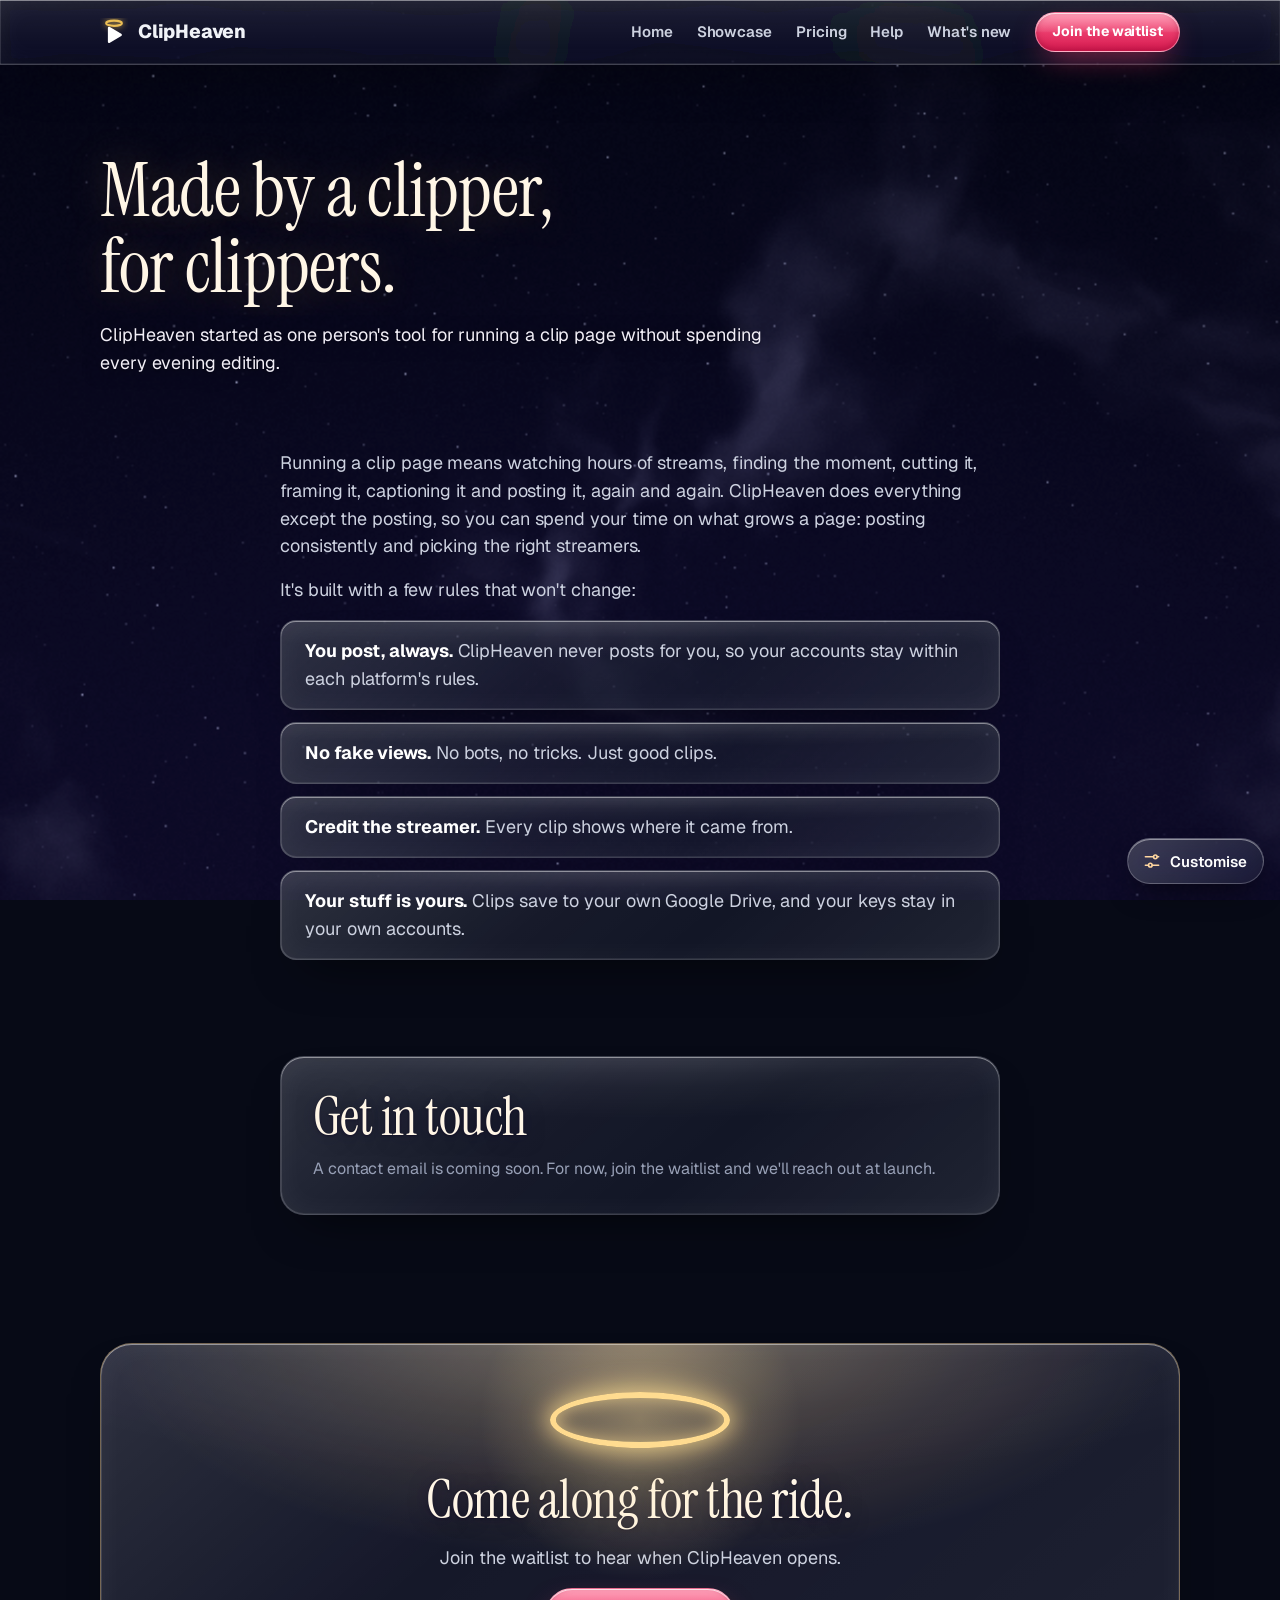
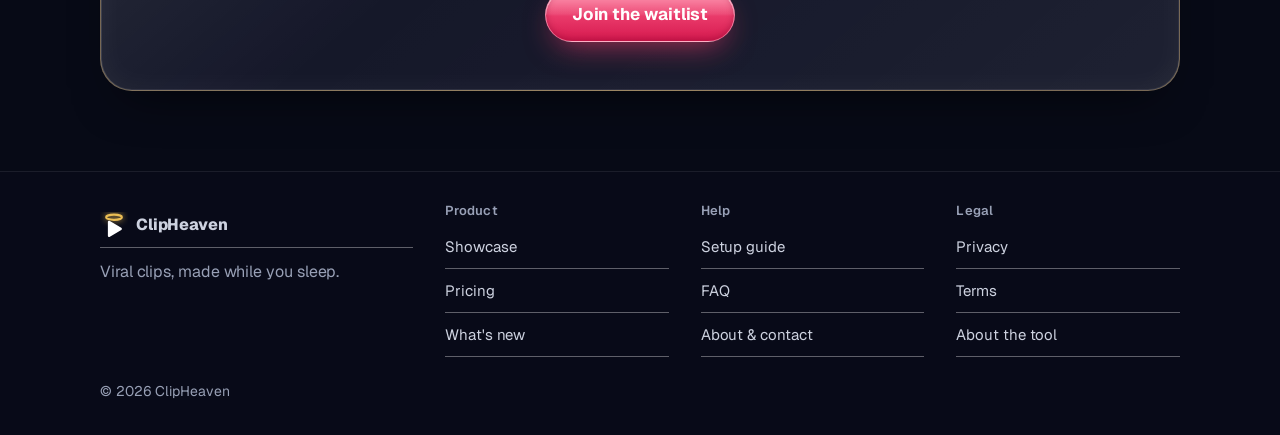
==== commit f5ef75b7: "Taste pass: live app hero (clips arriving, notification, AI score), word-rise headlines and a one-ti" ====
--- a/about.html
+++ b/about.html
@@ -10,7 +10,7 @@
 <meta property="og:description" content="Why ClipHeaven exists, the rules it follows, and how to get in touch.">
 <meta property="og:image" content="https://highligh7heaven.github.io/img/app-home.jpg">
 <meta property="og:type" content="website">
-<script>try{var c=JSON.parse(localStorage.getItem("ch.look")||"{}"),d=document.documentElement;["sky","clouds","motion","glass"].forEach(function(k){if(c[k])d.setAttribute("data-"+k,c[k]);});}catch(e){}</script>
+<script>try{var c=JSON.parse(localStorage.getItem("ch.look")||"{}"),d=document.documentElement;["sky","clouds","motion","glass"].forEach(function(k){if(c[k])d.setAttribute("data-"+k,c[k]);});}catch(e){}document.documentElement.classList.add("js");</script>
 <link rel="preconnect" href="https://fonts.googleapis.com">
 <link rel="preconnect" href="https://fonts.gstatic.com" crossorigin>
 <link rel="stylesheet" href="https://fonts.googleapis.com/css2?family=Geist:wght@400;500;600;700&family=Instrument+Serif:ital@0;1&display=swap">
--- a/site.css
+++ b/site.css
@@ -731,3 +731,225 @@
 .heaven::after { background: rgba(12, 8, 30, .24); }
 html[data-sky="sunset"] .heaven::after { background: rgba(12, 8, 30, .3); }
 html[data-sky="heaven"] .heaven::after { background: rgba(12, 8, 30, .42); }
+
+/* =====================================================================
+   Taste pass: a hero that is the app itself, one entrance, two moments,
+   a hover layer that answers every pointer, cards that show what they say
+   ===================================================================== */
+:root { --m-ease-enter: cubic-bezier(.22,1,.36,1); --m-ease: cubic-bezier(.2,.8,.2,1); --m-cycle: 3.2s; }
+
+/* the hero fills the first screen on its own */
+.hero { min-height: calc(100svh - 64px); display: grid; align-items: center; padding: 48px 0 56px; }
+.hero-in { grid-template-columns: minmax(0, 1.1fr) minmax(0, .9fr); }
+.hero .sub { max-width: 34em; }
+.works { display: flex; align-items: center; flex-wrap: wrap; gap: 10px 12px; margin-top: 36px; color: #E4E6F0; font-size: 15px; }
+.brandrow { display: inline-flex; gap: 8px; }
+.wg { display: inline-flex; align-items: center; gap: 12px; }
+.brandrow img { box-sizing: content-box; width: 20px; height: 20px; padding: 10px; border-radius: 12px; background: rgba(10,12,28,.55); border: 1px solid rgba(255,255,255,.14);
+  box-shadow: inset 0 1px 0 rgba(255,255,255,.18); }
+
+/* headline words rise out of their own masks */
+.rotator .w { display: inline-block; overflow: hidden; vertical-align: top; padding: 0 .1em .14em 0; margin: 0 -.1em -.14em 0; }
+.rotator .w > span { display: inline-block; transition: transform 640ms var(--m-ease-enter), opacity 640ms var(--m-ease-enter); transition-delay: calc(var(--i, 0) * 40ms); }
+.rotator.pre .w > span { transform: translateY(108%); opacity: 0; transition: none; }
+.rotator.leave .w > span { transform: translateY(-108%); opacity: 0; transition-duration: 380ms; transition-timing-function: cubic-bezier(.55,0,.75,.2); }
+.rotator.out { opacity: 1; transform: none; }
+
+/* the entrance, once on load: the words first, then what to do, the phone settling */
+@keyframes enterUp { from { opacity: 0; transform: translateY(12px); } }
+@keyframes settle { from { transform: scale(.98); } }
+[data-enter] .eyebrow { animation: enterUp 520ms var(--m-ease-enter) 60ms backwards; }
+[data-enter] .sub { animation: enterUp 520ms var(--m-ease-enter) 420ms backwards; }
+[data-enter] .cta > :nth-child(1) { animation: enterUp 520ms var(--m-ease-enter) 480ms backwards; }
+[data-enter] .cta > :nth-child(2) { animation: enterUp 520ms var(--m-ease-enter) 540ms backwards; }
+[data-enter] .works { animation: enterUp 520ms var(--m-ease-enter) 600ms backwards; }
+[data-enter] .hero-phone .phone { animation: settle 900ms var(--m-ease-enter) 100ms backwards; }
+
+/* the live phone: real app screen in HTML, clips arriving */
+.hero-phone { width: min(320px, 80vw); }
+.phone.live { padding: 10px; }
+.lv { position: relative; aspect-ratio: 585 / 1266; border-radius: 36px; overflow: hidden; display: flex; flex-direction: column; padding: 12px 14px 10px;
+  background: radial-gradient(120% 60% at 50% -10%, rgba(255,61,110,.18), transparent 60%), linear-gradient(180deg, #121730, #0B0F1B 70%); color: #F1F3F8; font-family: var(--font); }
+.lv-status { display: flex; align-items: center; justify-content: space-between; height: 26px; font-size: 13px; padding: 0 8px; }
+.lv-isl { width: 84px; height: 24px; border-radius: 14px; background: #000; }
+.lv-sig { display: inline-flex; align-items: flex-end; gap: 2px; height: 11px; }
+.lv-sig i { width: 3px; border-radius: 1px; background: #fff; }
+.lv-sig i:nth-child(1) { height: 4px; } .lv-sig i:nth-child(2) { height: 6px; } .lv-sig i:nth-child(3) { height: 8px; } .lv-sig i:nth-child(4) { height: 11px; }
+.lv-note { position: absolute; z-index: 3; left: 8px; right: 8px; top: 8px; display: flex; align-items: center; gap: 10px; padding: 10px 12px; border-radius: 22px;
+  background: rgba(40,44,66,.82); -webkit-backdrop-filter: blur(14px); backdrop-filter: blur(14px); border: 1px solid rgba(255,255,255,.12);
+  transform: translateY(-140%); opacity: 0; transition: transform 520ms var(--m-ease-enter), opacity 300ms ease; }
+.lv-note.show { transform: none; opacity: 1; }
+.lv-app { flex: none; width: 32px; height: 32px; border-radius: 9px; display: grid; place-items: center; background: linear-gradient(160deg, #2a2f52, #121528); }
+.lv-app svg { width: 20px; height: 20px; }
+.lv-nt { display: flex; flex-direction: column; min-width: 0; font-size: 12px; line-height: 1.3; }
+.lv-nt b { font-size: 12.5px; }
+.lv-nt span { color: #CDD2E0; white-space: nowrap; overflow: hidden; text-overflow: ellipsis; }
+.lv-note small { margin-left: auto; align-self: flex-start; color: #98A0B6; font-size: 11px; }
+.lv-head { padding: 14px 6px 10px; display: flex; flex-direction: column; }
+.lv-head span { font-size: 12px; color: #98A0B6; }
+.lv-head b { font-size: 26px; letter-spacing: -.02em; line-height: 1.15; }
+.lv-n { display: inline-block; min-width: .6em; font-variant-numeric: tabular-nums; }
+.lv-n.bump { animation: bump 420ms var(--m-ease-enter); }
+@keyframes bump { 40% { transform: translateY(-3px); color: #FF8AA6; } }
+.lv-feed { position: relative; flex: 1; min-height: 0; overflow: hidden; display: flex; flex-direction: column; gap: 10px; padding: 2px; will-change: transform;
+  -webkit-mask-image: linear-gradient(180deg, #000 82%, transparent); mask-image: linear-gradient(180deg, #000 82%, transparent); }
+.lc { flex: none; display: grid; grid-template-columns: 56px minmax(0, 1fr) auto; gap: 10px; align-items: center; padding: 8px; border-radius: 16px;
+  background: rgba(255,255,255,.06); border: 1px solid rgba(255,255,255,.07); }
+.lc.new { animation: lcIn 640ms var(--m-ease-enter) backwards; }
+@keyframes lcIn { from { opacity: 0; transform: scale(.94); } }
+.lc-th { position: relative; width: 56px; aspect-ratio: 9 / 14; border-radius: 10px; background-size: cover; background-position: center; overflow: hidden; }
+.lc-th::after { content: ""; position: absolute; left: 0; right: 0; top: 48%; height: 2px; background: rgba(255,255,255,.85); }
+.lc-tx { display: flex; flex-direction: column; gap: 3px; min-width: 0; }
+.lc-tx b { font-size: 13px; line-height: 1.25; display: -webkit-box; -webkit-line-clamp: 2; -webkit-box-orient: vertical; overflow: hidden; }
+.lc-tx small { font-size: 11px; color: #98A0B6; }
+.lc-tag { align-self: flex-start; font-size: 10px; font-weight: 600; color: #5BE39B; background: rgba(91,227,155,.12); padding: 2px 7px; border-radius: 99px; }
+.lc-sc { position: relative; width: 34px; height: 34px; display: grid; place-items: center; }
+.lc-sc svg { position: absolute; inset: 0; transform: rotate(-90deg); }
+.lc-sc circle { fill: none; stroke-width: 10; }
+.lc-sc .trk { stroke: rgba(255,255,255,.1); }
+.lc-sc .val { stroke: #FF3D6E; stroke-linecap: round; stroke-dasharray: 314; stroke-dashoffset: calc(314 - 314 * var(--v, .9)); transition: stroke-dashoffset 900ms var(--m-ease-enter) 200ms; }
+.lc.new .val { animation: ring 1100ms var(--m-ease-enter) 150ms backwards; }
+@keyframes ring { from { stroke-dashoffset: 314; } }
+.lc-sc b { font-size: 12px; }
+.lv-tabs { flex: none; display: flex; align-items: center; justify-content: space-around; height: 50px; margin-top: 8px; border-radius: 22px; background: rgba(255,255,255,.06); border: 1px solid rgba(255,255,255,.07); }
+.lv-tabs i { width: 18px; height: 18px; border-radius: 6px; background: rgba(255,255,255,.22); }
+.lv-tabs i.on { background: #fff; }
+.lv-tabs b { width: 40px; height: 30px; border-radius: 12px; display: grid; place-items: center; background: linear-gradient(180deg, #FF4F7B, #D6194F); font-size: 20px; font-weight: 500; }
+.hero-phone .float { will-change: transform; }
+.f1 .ring { transition: transform 300ms var(--m-ease-enter); }
+.f1 .ring.bump { animation: bump 420ms var(--m-ease-enter); }
+.loop-pause { position: absolute; right: -6px; bottom: -6px; z-index: 4; width: 44px; height: 44px; border-radius: 50%; display: grid; place-items: center; cursor: pointer;
+  background: rgba(10,12,28,.6); border: 1px solid rgba(255,255,255,.16); color: #fff; -webkit-backdrop-filter: blur(10px); backdrop-filter: blur(10px); }
+.loop-pause svg { width: 16px; height: 16px; fill: none; stroke: currentColor; stroke-width: 2.4; stroke-linecap: round; stroke-linejoin: round; }
+.loop-pause .pl { display: none; fill: currentColor; stroke: none; }
+html.paused .loop-pause .ps { display: none; } html.paused .loop-pause .pl { display: block; }
+html.paused .bcard *, html.paused .hero * { animation-play-state: paused !important; }
+
+/* statement: the words light up as you read down (a moment of its own) */
+.statement { position: relative; height: 190vh; }
+.statement .wrap { position: sticky; top: 0; height: 100vh; height: 100svh; display: flex; align-items: center; }
+.lit { margin: 0; font-family: var(--display); font-size: clamp(32px, 4.4vw, 62px); line-height: 1.14; letter-spacing: -.01em; color: var(--cream, #FFF6EA); max-width: 21em;
+  text-shadow: 0 2px 24px rgba(16,8,36,.6); }
+.lit .w { opacity: .4; transition: opacity 260ms ease; }
+.lit .w.on { opacity: 1; }
+
+/* screenshots: the picture zooms inside its frame */
+.shots .phone.sm { display: block; text-decoration: none; }
+.shots .scr { display: block; overflow: hidden; border-radius: 34px; }
+.shots .scr img { transition: transform 400ms var(--m-ease); }
+.shots figure { margin: 0; }
+
+/* features: each card shows what it says */
+.bento { display: grid; grid-template-columns: repeat(12, minmax(0, 1fr)); gap: 16px; margin-top: 32px; }
+.b-score, .b-drive { grid-column: span 7; } .b-caps, .b-split { grid-column: span 5; }
+.bcard { position: relative; padding: 20px 22px 24px; border-radius: 24px; background: var(--glass-fill); border: 1px solid rgba(255,255,255,.16);
+  box-shadow: var(--glass-rim), var(--glass-depth); }
+.bcard h3 { margin: 18px 0 6px; font-size: 19px; font-weight: 600; letter-spacing: -.01em; }
+.bcard p { margin: 0; color: #E4E6F0; max-width: 34em; }
+.bviz { position: relative; height: 190px; border-radius: 16px; overflow: hidden; background: rgba(6,8,20,.55); border: 1px solid rgba(255,255,255,.08); display: grid; place-items: center; }
+/* AI score */
+.bwave { position: absolute; left: 22px; right: 140px; top: 50%; height: 110px; transform: translateY(-50%); display: flex; align-items: center; gap: 5px; }
+.bwave i { flex: 1; height: calc(var(--h) * 1%); border-radius: 3px; background: rgba(148,175,255,.45); transform-origin: center; animation: wv var(--m-cycle) ease-in-out infinite; }
+.bwave i:nth-child(8), .bwave i:nth-child(9), .bwave i:nth-child(10) { background: #FF3D6E; animation-name: wvHot; }
+.bwave i:nth-child(odd) { animation-delay: -.6s; } .bwave i:nth-child(3n) { animation-delay: -1.3s; }
+@keyframes wv { 50% { transform: scaleY(.6); } }
+@keyframes wvHot { 0%, 100% { transform: scaleY(.5); } 30%, 60% { transform: scaleY(1); } }
+.bring { position: absolute; right: 26px; top: 50%; width: 92px; height: 92px; transform: translateY(-50%); display: grid; place-items: center; }
+.bring svg { position: absolute; inset: 0; transform: rotate(-90deg); }
+.bring circle { fill: none; stroke-width: 9; }
+.bring .trk { stroke: rgba(255,255,255,.1); }
+.bring .val { stroke: #EBBE55; stroke-linecap: round; stroke-dasharray: 314; animation: score var(--m-cycle) var(--m-ease-enter) infinite; }
+@keyframes score { 0%, 15% { stroke-dashoffset: 314; } 55%, 100% { stroke-dashoffset: 31; } }
+.bring b { font-family: var(--display); font-weight: 400; font-size: 40px; }
+/* captions */
+.bclip { position: relative; height: 170px; aspect-ratio: 9 / 16; border-radius: 12px; overflow: hidden; }
+.bc-cam { position: absolute; inset: 0 0 50% 0; background: radial-gradient(40% 50% at 50% 60%, #6c5a8a, transparent 70%), linear-gradient(160deg, #3a2f58, #1c1838); }
+.bc-game { position: absolute; inset: 50% 0 0 0; background: radial-gradient(30% 40% at 30% 40%, #ff6aa0, transparent 70%), radial-gradient(30% 40% at 70% 70%, #58d0ff, transparent 70%), #24305a; }
+.bc-line { position: absolute; left: 0; right: 0; top: calc(50% - 1px); height: 2px; background: #fff; z-index: 1; }
+.bc-words { position: absolute; z-index: 2; left: 6px; right: 6px; top: 50%; transform: translateY(-50%); margin: 0; text-align: center; font-weight: 800; font-size: 13px; line-height: 1.25;
+  color: #fff; text-shadow: 0 0 3px #000, 0 0 3px #000; }
+.bc-words span { display: inline-block; animation: word var(--m-cycle) steps(1) infinite; }
+.bc-words span:nth-child(2) { animation-delay: .4s; } .bc-words span:nth-child(3) { animation-delay: .8s; } .bc-words span:nth-child(4) { animation-delay: 1.2s; }
+.bc-words span:nth-child(5) { animation-delay: 1.6s; } .bc-words span:nth-child(6) { animation-delay: 2s; }
+@keyframes word { 0% { color: #EBBE55; transform: scale(1.08); } 12% { color: #fff; transform: none; } }
+/* face on top, game below */
+.bmorph { position: relative; width: 180px; height: 170px; }
+.bm-game, .bm-cam { position: absolute; border-radius: 10px; }
+.bm-game { left: 0; top: 34px; width: 180px; height: 101px; background: radial-gradient(30% 40% at 30% 40%, #ff6aa0, transparent 70%), radial-gradient(30% 40% at 70% 70%, #58d0ff, transparent 70%), #24305a;
+  animation: mGame 3.6s var(--m-ease-enter) infinite; transform-origin: 50% 0; }
+.bm-cam { left: 136px; top: 98px; width: 38px; height: 30px; border: 2px solid #fff; background: radial-gradient(40% 50% at 50% 60%, #8a74ad, transparent 70%), #3a2f58;
+  animation: mCam 3.6s var(--m-ease-enter) infinite; transform-origin: 0 0; }
+@keyframes mGame { 0%, 30% { transform: none; } 50%, 85% { transform: translate(42px, 51px) scale(.53, .84); } 100% { transform: none; } }
+@keyframes mCam { 0%, 30% { transform: none; } 50%, 85% { transform: translate(-94px, -64px) scale(2.53, 2.83); } 100% { transform: none; } }
+/* drive */
+.bfolder { width: min(280px, 86%); border-radius: 14px; background: rgba(255,255,255,.05); border: 1px solid rgba(255,255,255,.08); padding: 12px; }
+.bf-head { display: flex; align-items: center; gap: 8px; font-size: 13px; padding: 0 4px 8px; border-bottom: 1px solid rgba(255,255,255,.08); }
+.bfolder ul { list-style: none; margin: 8px 0 0; padding: 0; display: flex; flex-direction: column; gap: 6px; font-size: 12.5px; color: #CDD2E0; }
+.bfolder li { display: flex; align-items: center; gap: 10px; padding: 6px 4px; border-radius: 8px; }
+.bfolder li:first-child { animation: drop var(--m-cycle) var(--m-ease-enter) infinite; background: rgba(91,227,155,.08); }
+@keyframes drop { 0%, 10% { opacity: 0; transform: translateY(-10px); } 30%, 100% { opacity: 1; transform: none; } }
+.bf-t { width: 16px; height: 22px; border-radius: 3px; background: linear-gradient(180deg, #3a2f58 50%, #24305a 50%); }
+.extras { list-style: none; margin: 28px 0 0; padding: 0; display: grid; grid-template-columns: repeat(4, minmax(0, 1fr)); gap: 24px; }
+.extras li { display: flex; flex-direction: column; gap: 10px; }
+.extras h3 { margin: 0 0 4px; font-size: 16px; font-weight: 600; }
+.extras p { margin: 0; font-size: 15px; color: #E4E6F0; }
+.extras .ico { width: 40px; height: 40px; }
+
+/* questions: every answer open, two columns */
+.qa { display: grid; grid-template-columns: repeat(2, minmax(0, 1fr)); gap: 28px 48px; margin-top: 32px; }
+.q h3 { margin: 0 0 6px; font-size: 18px; font-weight: 600; letter-spacing: -.01em; }
+.q p { margin: 0; color: #E4E6F0; }
+
+/* the hover and press layer: every button, link and linked picture answers */
+.btn { transition: transform 120ms var(--m-ease), background 150ms ease, box-shadow 150ms ease, border-color 150ms ease; }
+.btn:active { transform: translateY(1px) scale(.985); transition-duration: 90ms; }
+main p a, .more, .foot a { text-decoration: none; background: linear-gradient(currentColor, currentColor) 0 100% / 0 1px no-repeat, linear-gradient(rgba(255,255,255,.35), rgba(255,255,255,.35)) 0 100% / 100% 1px no-repeat;
+  transition: background-size 150ms var(--m-ease); }
+@media (hover: hover) and (pointer: fine) {
+  .btn:hover { transform: translateY(-1px); transition-duration: 150ms; }
+  .btn:active { transform: translateY(1px) scale(.985); }
+  main p a:hover, .more:hover, .foot a:hover { background-size: 100% 1px, 100% 1px; }
+  .m-zoom:hover .scr img { transform: scale(1.03); transition-duration: 600ms; }
+  .brandrow img { transition: transform 150ms var(--m-ease); }
+}
+
+@media (max-width: 900px) {
+  .hero { min-height: 0; padding: 40px 0 56px; }
+  .hero-in { grid-template-columns: minmax(0, 1fr); }
+  .hero-phone { margin-top: 8px; width: min(290px, 76vw); }
+  .bento { grid-template-columns: 1fr; }
+  .bento .bcard { grid-column: auto; }
+  .extras { grid-template-columns: repeat(2, minmax(0, 1fr)); }
+  .loop-pause { right: 0; }
+}
+@media (max-width: 560px) {
+  .extras, .qa { grid-template-columns: 1fr; }
+  .works { margin-top: 28px; }
+  .statement { height: 170vh; }
+}
+
+/* everything rests under reduced motion, or when the visitor picks Calm */
+@media (prefers-reduced-motion: reduce) {
+  [data-enter] *, .bcard *, .lc, .lc .val, .lv-n, .f1 .ring { animation: none !important; }
+  .rotator .w > span, .lv-note, .lit .w, .shots .scr img { transition: none !important; }
+  .statement { height: auto; } .statement .wrap { position: static; height: auto; padding: 120px 20px; } .lit .w { opacity: 1; }
+  .loop-pause { display: none; }
+}
+html[data-motion="calm"] [data-enter] *, html[data-motion="calm"] .bcard *, html[data-motion="calm"] .lc, html[data-motion="calm"] .lc .val { animation: none !important; }
+html[data-motion="calm"] .rotator .w > span, html[data-motion="calm"] .lv-note, html[data-motion="calm"] .lit .w { transition: none !important; }
+html[data-motion="calm"] .statement { height: auto; } html[data-motion="calm"] .statement .wrap { position: static; height: auto; padding: 120px 20px; }
+html[data-motion="calm"] .lit .w { opacity: 1; } html[data-motion="calm"] .loop-pause { display: none; }
+html[data-glass="solid"] .bcard { background: #141A30; }
+
+/* every other page enters once too: the title first, then its line */
+.page-hero h1 { animation: enterUp 700ms var(--m-ease-enter) 40ms backwards; }
+.page-hero .lede { animation: enterUp 520ms var(--m-ease-enter) 260ms backwards; }
+@media (prefers-reduced-motion: reduce) { .page-hero h1, .page-hero .lede { animation: none; } }
+html[data-motion="calm"] .page-hero h1, html[data-motion="calm"] .page-hero .lede { animation: none; }
+
+/* the hero phone repaints often: no live blur behind it, solid glass instead (much cheaper) */
+.hero-phone .phone, .hero-phone .float, .lv-note, .loop-pause { -webkit-backdrop-filter: none; backdrop-filter: none; }
+.hero-phone .phone { background: linear-gradient(160deg, rgba(255,255,255,.32), rgba(255,255,255,.06) 30%, rgba(255,255,255,.03) 70%, rgba(255,255,255,.16)), #1a1f3a; }
+.hero-phone .float { background: linear-gradient(160deg, rgba(255,255,255,.16), rgba(255,255,255,.04)), rgba(22,26,50,.94); }
+.lv-note { background: rgba(48,52,78,.97); }
+.loop-pause { background: rgba(16,18,38,.92); }
